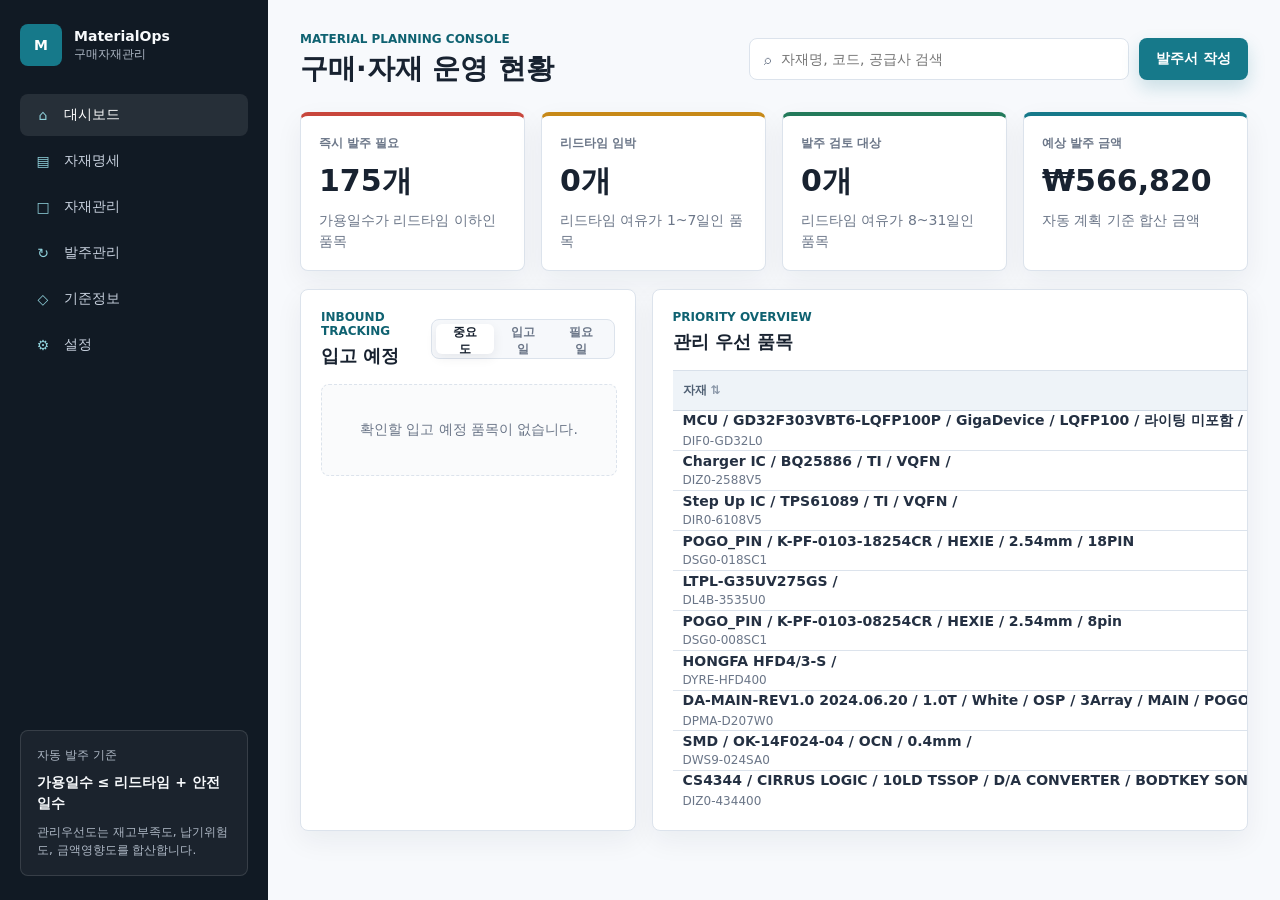
==== index.html @ 2ddbcdf4 "Add files via upload" ====
<!doctype html>
<html lang="ko">
  <head>
    <meta charset="UTF-8" />
    <meta name="viewport" content="width=device-width, initial-scale=1.0" />
    <title>구매자재관리</title>
    <link rel="stylesheet" href="./styles.css?v=20260708-chart-code-labels" />
  </head>
  <body>
    <aside class="sidebar" aria-label="주 메뉴">
      <div class="brand">
        <div class="brand-mark">M</div>
        <div>
          <strong>MaterialOps</strong>
          <span>구매자재관리</span>
        </div>
      </div>

      <nav class="nav">
        <a class="active" href="#dashboard" data-view-target="dashboard" aria-current="page">
          <span class="nav-icon">⌂</span>
          대시보드
        </a>
        <a href="#spec" data-view-target="spec">
          <span class="nav-icon">▤</span>
          자재명세
        </a>
        <a href="#materials" data-view-target="materials">
          <span class="nav-icon">□</span>
          자재관리
        </a>
        <a href="#planning" data-view-target="planning">
          <span class="nav-icon">↻</span>
          발주관리
        </a>
        <a href="#settings" data-view-target="settings">
          <span class="nav-icon">◇</span>
          기준정보
        </a>
        <a href="#dataSettings" data-view-target="dataSettings">
          <span class="nav-icon">⚙</span>
          설정
        </a>
      </nav>

      <section class="side-panel" aria-label="운영 기준">
        <p>자동 발주 기준</p>
        <strong>가용일수 ≤ 리드타임 + 안전일수</strong>
        <span>관리우선도는 재고부족도, 납기위험도, 금액영향도를 합산합니다.</span>
      </section>
    </aside>

    <main class="shell">
      <header class="topbar">
        <div>
          <p class="eyebrow" id="pageEyebrow">Material Planning Console</p>
          <h1 id="pageTitle">구매·자재 운영 현황</h1>
        </div>
        <div class="top-actions">
          <label class="search">
            <span>⌕</span>
            <input id="searchInput" type="search" placeholder="자재명, 코드, 공급사 검색" />
          </label>
          <button class="primary-button" id="createOrderButton" type="button">발주서 작성</button>
        </div>
      </header>

      <section class="view is-active" id="dashboard" data-view="dashboard">
        <section class="summary-grid" aria-label="요약 정보">
          <article class="metric critical">
            <span>즉시 발주 필요</span>
            <strong id="criticalCount">0</strong>
            <p>가용일수가 리드타임 이하인 품목</p>
          </article>
          <article class="metric warning">
            <span>리드타임 임박</span>
            <strong id="deliveryRiskCount">0</strong>
            <p>리드타임 여유가 1~7일인 품목</p>
          </article>
          <article class="metric success">
            <span>발주 검토 대상</span>
            <strong id="plannedCount">0</strong>
            <p>리드타임 여유가 8~31일인 품목</p>
          </article>
          <article class="metric">
            <span>예상 발주 금액</span>
            <strong id="orderAmount">0</strong>
            <p>자동 계획 기준 합산 금액</p>
          </article>
        </section>

        <section class="workspace">
          <section class="panel priority-panel" aria-labelledby="priorityTitle">
            <div class="panel-heading">
              <div>
                <p class="eyebrow">Inbound Tracking</p>
                <h2 id="priorityTitle">입고 예정</h2>
              </div>
              <div class="segmented" role="tablist" aria-label="입고 예정 정렬">
                <button class="active" type="button" data-inbound-sort="priority">중요도</button>
                <button type="button" data-inbound-sort="inbound">입고일</button>
                <button type="button" data-inbound-sort="need">필요일</button>
              </div>
            </div>
            <div class="priority-list" id="priorityList"></div>
          </section>

          <section class="panel dashboard-plan-panel" aria-labelledby="dashboardPlanTitle">
            <div class="panel-heading">
              <div>
                <p class="eyebrow">Priority Overview</p>
                <h2 id="dashboardPlanTitle">관리 우선 품목</h2>
              </div>
            </div>

            <div class="table-wrap">
              <table>
                <thead>
                  <tr>
                    <th><button class="sort-header" type="button" data-sort-table="dashboardPlan" data-sort-key="name">자재 <span>⇅</span></button></th>
                    <th><button class="sort-header" type="button" data-sort-table="dashboardPlan" data-sort-key="supplier">공급사 <span>⇅</span></button></th>
                    <th><button class="sort-header" type="button" data-sort-table="dashboardPlan" data-sort-key="availableDays">가용일수 <span>⇅</span></button></th>
                    <th><button class="sort-header" type="button" data-sort-table="dashboardPlan" data-sort-key="needDate">필요일 <span>⇅</span></button></th>
                    <th><button class="sort-header" type="button" data-sort-table="dashboardPlan" data-sort-key="leadTime">리드타임 <span>⇅</span></button></th>
                    <th><button class="sort-header" type="button" data-sort-table="dashboardPlan" data-sort-key="expectedReceiptDate">예상입고일 <span>⇅</span></button></th>
                    <th><button class="sort-header" type="button" data-sort-table="dashboardPlan" data-sort-key="status">상태 <span>⇅</span></button></th>
                  </tr>
                </thead>
                <tbody id="dashboardPlanTable"></tbody>
              </table>
            </div>
          </section>
        </section>
      </section>

      <section class="view" id="spec" data-view="spec">
        <section class="panel" aria-labelledby="specTitle">
          <div class="panel-heading">
            <div>
              <p class="eyebrow">Material Specification</p>
              <h2 id="specTitle">자재명세</h2>
            </div>
            <button class="primary-button" id="addSpecRowButton" type="button">자재 추가</button>
          </div>

          <div class="table-wrap">
            <table class="spec-table">
              <thead>
                <tr>
                  <th>자재코드</th>
                  <th>자재명</th>
                  <th>공급사</th>
                  <th>현재고</th>
                  <th>일사용량</th>
                  <th>리드타임</th>
                  <th>MOQ</th>
                  <th>단가</th>
                  <th>대체가능성</th>
                  <th>관리</th>
                </tr>
              </thead>
              <tbody id="specTable"></tbody>
            </table>
          </div>
        </section>
      </section>

      <section class="view" id="materials" data-view="materials">
        <section class="workspace single-column">
          <section class="signal-grid" aria-label="자재 관리 신호">
            <section class="panel" aria-labelledby="materialInventorySignalTitle">
              <div class="panel-heading">
                <div>
                  <p class="eyebrow">Inventory Signal</p>
                  <h2 id="materialInventorySignalTitle">재고 가용일수 현황</h2>
                </div>
                <div class="segmented" role="tablist" aria-label="재고 가용일수 정렬">
                  <button class="active" type="button" data-inventory-sort="short">짧은 순</button>
                  <button type="button" data-inventory-sort="long">긴 순</button>
                </div>
              </div>
              <div class="bar-chart" id="materialInventoryBarChart" aria-label="자재별 가용일수 차트"></div>
            </section>

            <section class="panel" aria-labelledby="materialsTitle">
              <div class="panel-heading">
                <div>
                  <p class="eyebrow">Lead Time Signal</p>
                  <h2 id="materialsTitle">자재 리드타임 현황</h2>
                </div>
                <div class="segmented" role="tablist" aria-label="자재 리드타임 정렬">
                  <button class="active" type="button" data-lead-sort="long">긴 순</button>
                  <button type="button" data-lead-sort="short">짧은 순</button>
                </div>
              </div>
              <div class="bar-chart" id="barChart" aria-label="자재별 리드타임 차트"></div>
            </section>
          </section>

          <section class="panel" aria-labelledby="materialsTableTitle">
            <div class="panel-heading">
              <div>
                <p class="eyebrow">Material Master</p>
                <h2 id="materialsTableTitle">자재 목록</h2>
              </div>
            </div>
            <div class="table-wrap">
              <table class="material-master-table">
                <thead>
                  <tr>
                    <th><button class="sort-header" type="button" data-sort-table="materials" data-sort-key="code">자재코드 <span>⇅</span></button></th>
                    <th><button class="sort-header" type="button" data-sort-table="materials" data-sort-key="name">자재 <span>⇅</span></button></th>
                    <th><button class="sort-header" type="button" data-sort-table="materials" data-sort-key="supplier">공급사 <span>⇅</span></button></th>
                    <th><button class="sort-header" type="button" data-sort-table="materials" data-sort-key="stock">현재고 <span>⇅</span></button></th>
                    <th><button class="sort-header" type="button" data-sort-table="materials" data-sort-key="dailyUsage">일사용량 <span>⇅</span></button></th>
                    <th><button class="sort-header" type="button" data-sort-table="materials" data-sort-key="availableDays">가용일수 <span>⇅</span></button></th>
                    <th><button class="sort-header" type="button" data-sort-table="materials" data-sort-key="needDate">필요일 <span>⇅</span></button></th>
                    <th><button class="sort-header" type="button" data-sort-table="materials" data-sort-key="leadTime">리드타임 <span>⇅</span></button></th>
                    <th><button class="sort-header" type="button" data-sort-table="materials" data-sort-key="expectedReceiptDate">예상입고일 <span>⇅</span></button></th>
                    <th><button class="sort-header" type="button" data-sort-table="materials" data-sort-key="replacementLevel">대체가능성 <span>⇅</span></button></th>
                    <th><button class="sort-header" type="button" data-sort-table="materials" data-sort-key="status">관리상태 <span>⇅</span></button></th>
                  </tr>
                </thead>
                <tbody id="materialsTable"></tbody>
              </table>
            </div>
          </section>
        </section>
      </section>

      <section class="view" id="planning" data-view="planning">
        <section class="workspace single-column">
          <section class="panel order-history-panel" aria-labelledby="orderHistoryTitle">
            <div class="panel-heading">
              <div>
                <p class="eyebrow">Purchase Orders</p>
                <h2 id="orderHistoryTitle">발주 목록</h2>
              </div>
            </div>

            <div class="table-wrap">
              <table class="order-history-table">
                <thead>
                  <tr>
                    <th>일련번호</th>
                    <th>자재</th>
                    <th>공급사</th>
                    <th>발주수량</th>
                    <th>단가</th>
                    <th>공급가액</th>
                    <th>납품일</th>
                    <th>발주서</th>
                  </tr>
                </thead>
                <tbody id="orderHistoryTable"></tbody>
              </table>
            </div>
          </section>

        </section>
      </section>

      <section class="view" id="settings" data-view="settings">
        <section class="settings-grid">
          <article class="panel setting-card">
            <p class="eyebrow">Planning Rule</p>
            <h2>자동 발주 기준</h2>
            <strong>가용일수 ≤ 리드타임 + 안전일수</strong>
            <span>안전일수와 최소 발주량을 기준으로 추천 발주량을 산출합니다.</span>
          </article>
          <article class="panel setting-card">
            <p class="eyebrow">Priority Rule</p>
            <h2>관리우선도</h2>
            <strong>재고부족도 45 + 납기위험도 35 + 금액영향도 20</strong>
            <span>금액영향도는 품목별 예상 발주금액을 최대 예상 발주금액과 비교해 0~20점으로 산정합니다.</span>
          </article>
          <article class="panel setting-card">
            <p class="eyebrow">Data Standard</p>
            <h2>기준 데이터</h2>
            <strong>자재, 공급사, 리드타임, MOQ, 단가, 대체가능성</strong>
            <span>현재 화면은 개선제안서 원본데이터 기준으로 동작합니다.</span>
          </article>
        </section>
      </section>

      <section class="view" id="dataSettings" data-view="dataSettings">
        <section class="panel data-settings-panel" aria-labelledby="dataSettingsTitle">
          <div class="panel-heading">
            <div>
              <p class="eyebrow">Data Settings</p>
              <h2 id="dataSettingsTitle">설정</h2>
            </div>
          </div>

          <div class="settings-actions">
            <article class="setting-action">
              <strong>JSON 업로드</strong>
              <span>자재명세와 발주 목록을 JSON 파일에서 불러옵니다.</span>
              <input id="jsonUploadInput" type="file" accept="application/json,.json" hidden />
              <button class="ghost-button" id="jsonUploadButton" type="button">JSON 업로드</button>
            </article>
            <article class="setting-action">
              <strong>JSON 다운로드</strong>
              <span>현재 자재명세와 발주 목록을 백업 파일로 저장합니다.</span>
              <button class="ghost-button" id="jsonDownloadButton" type="button">JSON 다운로드</button>
            </article>
            <article class="setting-action">
              <strong>초기화</strong>
              <span>저장된 자재명세와 발주 목록을 모두 삭제합니다.</span>
              <button class="danger-button" id="resetDataButton" type="button">초기화</button>
            </article>
          </div>
        </section>
      </section>

    </main>

    <div class="modal" id="orderModal" aria-hidden="true" role="dialog" aria-labelledby="orderModalTitle">
      <div class="modal-backdrop" data-close-modal></div>
      <section class="modal-panel">
        <header class="modal-header">
          <div>
            <p class="eyebrow">Purchase Order Preview</p>
            <h2 id="orderModalTitle">발주서 작성</h2>
          </div>
          <button class="icon-button" type="button" aria-label="닫기" data-close-modal>×</button>
        </header>
        <div class="modal-body">
          <div id="orderEditor"></div>
        </div>
        <footer class="modal-footer">
          <button class="ghost-button" type="button" data-close-modal>취소</button>
          <button class="primary-button" id="confirmOrderButton" type="button">저장</button>
        </footer>
      </section>
    </div>

    <div class="modal" id="orderViewerModal" aria-hidden="true" role="dialog" aria-labelledby="orderViewerTitle">
      <div class="modal-backdrop" data-close-viewer-modal></div>
      <section class="modal-panel order-viewer-panel">
        <header class="modal-header">
          <div>
            <p class="eyebrow">Purchase Order Viewer</p>
            <h2 id="orderViewerTitle">발주서 보기</h2>
          </div>
          <button class="icon-button" type="button" aria-label="닫기" data-close-viewer-modal>×</button>
        </header>
        <div class="modal-body">
          <div id="orderViewerBody"></div>
        </div>
        <footer class="modal-footer">
          <button class="ghost-button" type="button" data-close-viewer-modal>닫기</button>
        </footer>
      </section>
    </div>

    <div class="toast" id="toast" role="status" aria-live="polite"></div>

    <script src="./po-template.js?v=20260707-template"></script>
    <script src="./app.js?v=20260708-chart-code-labels"></script>
  </body>
</html>
---- styles.css ----
:root {
  color-scheme: light;
  --ink: #182230;
  --muted: #6b7688;
  --subtle: #f1f4f8;
  --line: #dce3ec;
  --surface: #ffffff;
  --page: #f7f9fc;
  --primary: #16798a;
  --primary-dark: #0f6271;
  --danger: #c8463c;
  --warning: #c78918;
  --success: #237a5b;
  --shadow: 0 10px 28px rgba(24, 34, 48, 0.06);
  --shadow-strong: 0 22px 60px rgba(24, 34, 48, 0.18);
  --text-xs: 12px;
  --text-sm: 12px;
  --text-md: 14px;
  --text-lg: 16px;
  --text-xl: 18px;
}

* {
  box-sizing: border-box;
}

html {
  scroll-behavior: smooth;
}

body {
  margin: 0;
  min-height: 100vh;
  background: var(--page);
  color: var(--ink);
  font-family:
    Inter, "Pretendard", "Apple SD Gothic Neo", "Malgun Gothic", system-ui,
    sans-serif;
  font-size: var(--text-md);
}

button,
input,
select {
  font: inherit;
}

button,
select {
  cursor: pointer;
}

:focus-visible {
  outline: 2px solid rgba(22, 121, 138, 0.24);
  outline-offset: 2px;
}

.sidebar {
  position: fixed;
  inset: 0 auto 0 0;
  width: 268px;
  display: flex;
  flex-direction: column;
  gap: 28px;
  padding: 24px 20px;
  background: #111a24;
  color: #f8fafc;
}

.brand {
  display: flex;
  align-items: center;
  gap: 12px;
}

.brand-mark {
  display: grid;
  place-items: center;
  width: 42px;
  height: 42px;
  border-radius: 8px;
  background: var(--primary);
  color: #fff;
  font-weight: 800;
}

.brand strong,
.brand span {
  display: block;
}

.brand span {
  margin-top: 2px;
  color: #aeb8c5;
  font-size: var(--text-sm);
}

.nav {
  display: grid;
  gap: 4px;
}

.nav a {
  display: flex;
  align-items: center;
  gap: 10px;
  min-height: 42px;
  padding: 0 12px;
  border-radius: 8px;
  color: #c8d1de;
  text-decoration: none;
  transition:
    background 160ms ease,
    color 160ms ease;
}

.nav a:hover,
.nav a.active {
  background: rgba(255, 255, 255, 0.09);
  color: #fff;
}

.nav-icon {
  display: grid;
  place-items: center;
  width: 22px;
  color: #8fd0da;
}

.side-panel {
  margin-top: auto;
  padding: 16px;
  border: 1px solid rgba(255, 255, 255, 0.12);
  border-radius: 8px;
  background: rgba(255, 255, 255, 0.045);
}

.side-panel p,
.side-panel strong,
.side-panel span {
  display: block;
  margin: 0;
}

.side-panel p {
  color: #aeb8c5;
  font-size: var(--text-sm);
}

.side-panel strong {
  margin-top: 8px;
  font-size: var(--text-md);
  line-height: 1.45;
}

.side-panel span {
  margin-top: 10px;
  color: #aeb8c5;
  font-size: var(--text-sm);
  line-height: 1.5;
}

.shell {
  min-height: 100vh;
  margin-left: 268px;
  padding: 32px;
}

.topbar {
  display: flex;
  align-items: center;
  justify-content: space-between;
  gap: 24px;
  margin-bottom: 26px;
}

.eyebrow {
  margin: 0 0 6px;
  color: var(--primary-dark);
  font-size: var(--text-xs);
  font-weight: 900;
  letter-spacing: 0;
  text-transform: uppercase;
}

h1,
h2 {
  margin: 0;
  letter-spacing: 0;
}

h1 {
  font-size: 28px;
  line-height: 1.2;
}

h2 {
  font-size: var(--text-xl);
}

.top-actions {
  display: flex;
  align-items: center;
  gap: 10px;
}

.search {
  display: flex;
  align-items: center;
  gap: 8px;
  width: min(34vw, 380px);
  height: 42px;
  padding: 0 14px;
  border: 1px solid var(--line);
  border-radius: 8px;
  background: #fff;
  color: var(--muted);
}

.search input {
  width: 100%;
  min-width: 0;
  border: 0;
  outline: 0;
  color: var(--ink);
}

.primary-button,
.ghost-button,
.danger-button,
.mini-button,
.icon-button {
  height: 42px;
  border-radius: 8px;
  border: 1px solid transparent;
  transition:
    border-color 160ms ease,
    box-shadow 160ms ease,
    background 160ms ease;
}

.primary-button,
.ghost-button,
.danger-button {
  padding: 0 16px;
  font-size: var(--text-md);
  font-weight: 800;
}

.primary-button {
  background: var(--primary);
  color: #fff;
  box-shadow: 0 8px 18px rgba(22, 121, 138, 0.2);
}

.primary-button:hover {
  background: var(--primary-dark);
}

.ghost-button {
  border-color: var(--line);
  background: #fff;
  color: var(--ink);
}

.ghost-button:hover,
.mini-button:hover,
.icon-button:hover {
  border-color: #c9d3df;
  background: #f9fbfd;
}

.mini-button {
  height: 32px;
  padding: 0 12px;
  border-color: var(--line);
  background: #fff;
  color: var(--ink);
  font-size: var(--text-sm);
  font-weight: 900;
}

.danger-button {
  border-color: #efcbc7;
  background: #fff7f6;
  color: var(--danger);
}

.danger-button:hover {
  background: #fff0ee;
  box-shadow: 0 8px 18px rgba(200, 70, 60, 0.12);
}

.icon-button {
  display: grid;
  place-items: center;
  width: 42px;
  background: #fff;
  border-color: var(--line);
}

.view {
  display: none;
}

.view.is-active {
  display: block;
}

.summary-grid {
  display: grid;
  grid-template-columns: repeat(4, minmax(0, 1fr));
  gap: 16px;
  margin-bottom: 18px;
}

.metric,
.panel {
  border: 1px solid var(--line);
  border-radius: 8px;
  background: var(--surface);
  box-shadow: var(--shadow);
}

.metric {
  min-height: 132px;
  padding: 18px;
  border-top: 4px solid var(--primary);
}

.metric.critical {
  border-top-color: var(--danger);
}

.metric.warning {
  border-top-color: var(--warning);
}

.metric.success {
  border-top-color: var(--success);
}

.metric span {
  color: var(--muted);
  font-size: var(--text-sm);
  font-weight: 800;
}

.metric strong {
  display: block;
  margin-top: 14px;
  font-size: 30px;
  line-height: 1;
}

.metric p {
  margin: 14px 0 0;
  color: var(--muted);
  font-size: var(--text-md);
  line-height: 1.5;
}

.workspace {
  display: grid;
  grid-template-columns: minmax(310px, 0.9fr) minmax(560px, 1.6fr);
  gap: 16px;
}

.workspace.single-column {
  grid-template-columns: 1fr;
}

.signal-grid {
  display: grid;
  grid-template-columns: repeat(2, minmax(0, 1fr));
  gap: 16px;
}

.panel {
  min-width: 0;
  padding: 20px;
}

.panel-heading {
  display: flex;
  align-items: center;
  justify-content: space-between;
  gap: 14px;
  margin-bottom: 16px;
}

select {
  min-height: 36px;
  padding: 0 32px 0 10px;
  border: 1px solid var(--line);
  border-radius: 8px;
  background: #fff;
  color: var(--ink);
}

.segmented {
  display: inline-flex;
  padding: 4px;
  border: 1px solid var(--line);
  border-radius: 8px;
  background: #f6f8fb;
}

.segmented button {
  min-width: 58px;
  height: 30px;
  padding: 0 14px;
  border: 0;
  border-radius: 6px;
  background: transparent;
  color: var(--muted);
  font-size: var(--text-sm);
  font-weight: 800;
}

.segmented button.active {
  background: #fff;
  color: var(--ink);
  box-shadow: 0 4px 12px rgba(24, 34, 48, 0.07);
}

.priority-list {
  display: grid;
  gap: 8px;
  max-height: 512px;
  overflow-y: auto;
  margin-right: -20px;
  padding-right: 18px;
}

.priority-card {
  display: grid;
  align-content: center;
  height: 96px;
  padding: 12px 16px;
  border: 1px solid var(--line);
  border-radius: 8px;
  background: #fff;
  box-shadow: 0 6px 18px rgba(31, 45, 61, 0.03);
  transition:
    border-color 160ms ease,
    background 160ms ease,
    box-shadow 160ms ease;
}

.priority-card:hover {
  border-color: #c9d3df;
  background: #fcfdff;
  box-shadow: 0 8px 22px rgba(31, 45, 61, 0.05);
}

.priority-card header,
.priority-meta {
  display: flex;
  align-items: center;
  justify-content: space-between;
  gap: 12px;
}

.priority-card h3 {
  margin: 0;
  overflow: hidden;
  color: var(--ink);
  font-size: var(--text-lg);
  line-height: 1.25;
  text-overflow: ellipsis;
  white-space: nowrap;
}

.priority-title {
  display: flex;
  align-items: baseline;
  gap: 8px;
  min-width: 0;
}

.title-dot {
  width: 4px;
  min-width: 4px;
  height: 4px;
  border-radius: 999px;
  background: #9aa8b8;
  transform: translateY(-2px);
}

.priority-card small {
  overflow: hidden;
  color: var(--muted);
  font-size: var(--text-md);
  font-weight: 700;
  text-overflow: ellipsis;
  white-space: nowrap;
}

.priority-meta {
  margin-top: 12px;
  color: var(--muted);
  font-size: var(--text-md);
  font-weight: 700;
}

.table-wrap {
  max-height: 440px;
  overflow: auto;
  margin-right: -20px;
  padding-right: 18px;
}

table {
  width: 100%;
  border-collapse: collapse;
  min-width: 780px;
}

.material-master-table {
  min-width: 1180px;
}

.spec-table {
  min-width: 1200px;
}

.order-history-table {
  min-width: 1040px;
}

.dashboard-plan-panel table {
  min-width: 900px;
}

#orderModal table {
  min-width: 920px;
}

th,
td {
  height: 40px;
  padding: 0 10px;
  border-bottom: 1px solid var(--line);
  text-align: center;
  white-space: nowrap;
}

th:first-child,
td:first-child {
  text-align: left;
}

.material-master-table th:nth-child(2),
.material-master-table td:nth-child(2) {
  min-width: 220px;
  text-align: left;
}

.dashboard-plan-panel th:nth-child(1),
.dashboard-plan-panel td:nth-child(1) {
  min-width: 220px;
}

.spec-table th:nth-child(2),
.spec-table td:nth-child(2) {
  min-width: 260px;
}

th {
  position: sticky;
  top: 0;
  z-index: 1;
  color: #506074;
  font-size: var(--text-sm);
  font-weight: 900;
  background: #eef3f8;
  border-top: 1px solid #d8e0ea;
  border-bottom-color: #cfd8e3;
}

.sort-header {
  display: inline-flex;
  align-items: center;
  justify-content: center;
  gap: 4px;
  width: 100%;
  min-height: 32px;
  padding: 0;
  border: 0;
  background: transparent;
  color: inherit;
  font: inherit;
  text-align: inherit;
  cursor: pointer;
}

th:first-child .sort-header,
.material-master-table th:nth-child(2) .sort-header {
  justify-content: flex-start;
}

.sort-header span {
  color: #8a97a8;
  font-size: 12px;
  line-height: 1;
}

.sort-header.is-active {
  color: var(--ink);
}

.sort-header.is-active span {
  color: var(--primary);
}

.spec-table input,
.spec-table select {
  width: 100%;
  min-width: 0;
  height: 32px;
  padding: 0 8px;
  border: 1px solid var(--line);
  border-radius: 6px;
  background: #fff;
  color: var(--ink);
  font-size: var(--text-sm);
  font-weight: 700;
}

.spec-table input[type="number"] {
  text-align: right;
}

.spec-table .danger-mini {
  width: 32px;
  min-width: 32px;
  height: 32px;
  padding: 0;
  border: 0;
  background: transparent;
  color: var(--ink);
  font-size: var(--text-lg);
  line-height: 1;
  box-shadow: none;
}

.spec-table .danger-mini:hover {
  background: transparent;
  color: #000;
}

td {
  color: #243042;
  font-size: var(--text-md);
  font-weight: 500;
}

.clickable-row {
  cursor: pointer;
}

.clickable-row:hover {
  background: #f8fafc;
}

.clickable-row.selected {
  background: #edf7f9;
}

.empty-cell,
.empty-state {
  color: var(--muted);
  font-size: var(--text-md);
  text-align: center;
}

.empty-cell {
  padding: 28px 10px;
  text-align: center !important;
}

.empty-state {
  display: grid;
  place-items: center;
  min-height: 92px;
  border: 1px dashed var(--line);
  border-radius: 8px;
  background: #fafbfc;
}

.material-name {
  display: grid;
  gap: 4px;
}

.material-name strong {
  font-size: var(--text-md);
  font-weight: 800;
}

.material-name span {
  color: var(--muted);
  font-size: var(--text-sm);
}

.status-pill,
.state {
  display: inline-grid;
  place-items: center;
  min-height: 24px;
  padding: 0 8px;
  border: 1px solid #d7e5e8;
  border-radius: 8px;
  background: #fff;
  font-size: var(--text-sm);
  font-weight: 800;
}

.status-pill {
  background: #f7fbfc;
  color: var(--primary-dark);
}

.state.critical {
  border-color: #efcbc7;
  background: #fffafa;
  color: var(--danger);
}

.state.watch {
  border-color: #ead9ad;
  background: #fffdf7;
  color: #8a620f;
}

.state.ok {
  border-color: #c7dfd4;
  background: #fbfefd;
  color: var(--success);
}

.date-diff {
  color: var(--muted);
  font-size: var(--text-md);
  font-weight: 700;
}

.date-diff.late {
  color: var(--danger);
}

.date-diff.ready {
  color: var(--success);
}

.bar-chart {
  display: grid;
  gap: 12px;
  max-height: 348px;
  overflow-y: auto;
  margin-right: -20px;
  padding-right: 18px;
}

.bar-row {
  display: grid;
  grid-template-columns: 132px 1fr max-content;
  align-items: center;
  gap: 12px;
  height: 24px;
  font-size: var(--text-md);
}

.bar-row > span {
  min-width: 0;
  overflow: hidden;
  text-overflow: ellipsis;
  white-space: nowrap;
}

.bar-track {
  height: 10px;
  overflow: hidden;
  border-radius: 999px;
  background: var(--subtle);
}

.bar-fill {
  height: 100%;
  border-radius: inherit;
  background: var(--primary);
}

.bar-fill.low {
  background: var(--danger);
}

.bar-fill.mid {
  background: var(--warning);
}

.timeline-item {
  position: relative;
  display: grid;
  align-content: center;
  gap: 4px;
  height: 96px;
  padding: 10px 14px 10px 34px;
  border: 1px solid var(--line);
  border-radius: 8px;
  background: #fff;
}

.timeline-item::before {
  content: "";
  position: absolute;
  left: 14px;
  top: 16px;
  width: 10px;
  height: 10px;
  border: 2px solid #fff;
  border-radius: 50%;
  background: var(--primary);
  box-shadow: 0 0 0 1px var(--line);
}

.timeline-item.risk::before {
  background: var(--danger);
}

.timeline-item header {
  display: flex;
  align-items: center;
  justify-content: space-between;
  gap: 10px;
}

.timeline-item strong {
  font-size: var(--text-md);
  line-height: 1.35;
}

.timeline-item span {
  color: var(--muted);
  font-size: var(--text-md);
  line-height: 1.35;
}

.timeline-item .state {
  flex: 0 0 auto;
}

.settings-grid {
  display: grid;
  grid-template-columns: repeat(3, minmax(0, 1fr));
  gap: 16px;
}

.setting-card {
  display: grid;
  gap: 12px;
  min-height: 190px;
}

.setting-card strong {
  line-height: 1.45;
}

.setting-card span {
  color: var(--muted);
  font-size: var(--text-md);
  line-height: 1.55;
}

.settings-actions {
  display: grid;
  grid-template-columns: repeat(3, minmax(0, 1fr));
  gap: 16px;
}

.setting-action {
  display: grid;
  gap: 12px;
  min-height: 176px;
  padding: 18px;
  border: 1px solid var(--line);
  border-radius: 8px;
  background: #fbfcfe;
}

.setting-action strong {
  color: var(--ink);
  font-size: var(--text-lg);
}

.setting-action span {
  color: var(--muted);
  font-size: var(--text-md);
  line-height: 1.55;
}

.setting-action button {
  align-self: end;
  justify-self: start;
}

.modal {
  position: fixed;
  inset: 0;
  z-index: 30;
  display: none;
}

.modal.is-open {
  display: block;
}

.modal-backdrop {
  position: absolute;
  inset: 0;
  background: rgba(16, 24, 33, 0.42);
}

.modal-panel {
  position: absolute;
  top: 7vh;
  left: 50%;
  width: min(1080px, calc(100vw - 40px));
  max-height: 86vh;
  display: flex;
  flex-direction: column;
  overflow: hidden;
  border-radius: 8px;
  background: #fff;
  box-shadow: var(--shadow-strong);
  transform: translateX(-50%);
}

.modal-header,
.modal-footer {
  display: flex;
  align-items: center;
  justify-content: space-between;
  gap: 14px;
  padding: 18px;
  border-bottom: 1px solid var(--line);
}

.modal-footer {
  justify-content: flex-end;
  border-top: 1px solid var(--line);
  border-bottom: 0;
}

.modal-body {
  overflow: auto;
  padding: 18px;
}

.order-summary {
  display: flex;
  align-items: center;
  justify-content: space-between;
  gap: 14px;
  margin-bottom: 14px;
  padding: 14px;
  border: 1px solid var(--line);
  border-radius: 8px;
  background: #fbfcfe;
}

.order-summary span {
  color: var(--muted);
  font-size: var(--text-md);
  font-weight: 800;
}

.order-summary strong {
  margin-left: 8px;
  color: var(--ink);
  font-size: var(--text-xl);
}

.po-editor {
  display: grid;
  gap: 14px;
}

.po-form-grid {
  display: grid;
  grid-template-columns: repeat(3, minmax(0, 1fr));
  gap: 10px;
}

.po-form-grid label {
  display: grid;
  gap: 6px;
}

.po-form-grid span {
  color: var(--muted);
  font-size: var(--text-sm);
  font-weight: 800;
}

.po-form-grid input,
.po-table input {
  width: 100%;
  min-width: 0;
  height: 34px;
  border: 1px solid var(--line);
  border-radius: 6px;
  background: #fff;
  color: var(--ink);
}

.po-form-grid input {
  padding: 0 10px;
}

.po-company {
  display: grid;
  grid-template-columns: repeat(2, minmax(0, 1fr));
  gap: 8px 14px;
  padding: 12px;
  border: 1px solid var(--line);
  border-radius: 8px;
  background: #fbfcfe;
}

.po-company span {
  color: var(--muted);
  font-size: var(--text-sm);
}

.po-company strong {
  margin-left: 8px;
  color: var(--ink);
}

.po-table {
  min-width: 980px;
}

.po-table th,
.po-table td {
  padding: 8px;
}

.po-table input {
  padding: 0 8px;
  text-align: inherit;
}

.po-table input[type="checkbox"] {
  width: 18px;
  min-width: 18px;
  height: 18px;
  padding: 0;
  accent-color: var(--primary);
}

.po-table input[type="number"] {
  text-align: right;
}

.po-table th:first-child,
.po-table td:first-child,
.po-table .select-cell {
  text-align: center;
}

.po-table [data-po-field="supply"],
.po-table [data-po-field="vat"] {
  text-align: right;
  font-weight: 700;
}

.order-viewer-panel {
  width: min(1180px, calc(100vw - 40px));
}

.excel-viewer {
  min-width: 980px;
  padding: 18px;
  border: 1px solid #1f2937;
  background: #fff;
  color: #111827;
  font-family: "Malgun Gothic", "Apple SD Gothic Neo", sans-serif;
}

.excel-title {
  height: 48px;
  display: grid;
  place-items: center;
  border: 1px solid #1f2937;
  border-bottom: 0;
  font-size: 24px;
  font-weight: 900;
  letter-spacing: 0;
}

.excel-head-grid {
  display: grid;
  grid-template-columns: 1fr 1.35fr;
  border-left: 1px solid #1f2937;
  border-top: 1px solid #1f2937;
}

.excel-info {
  display: grid;
}

.excel-info div {
  display: grid;
  grid-template-columns: 140px 1fr;
  min-height: 34px;
}

.excel-info strong,
.excel-info span {
  display: flex;
  align-items: center;
  min-width: 0;
  padding: 0 8px;
  border-right: 1px solid #1f2937;
  border-bottom: 1px solid #1f2937;
  font-size: 14px;
}

.excel-info strong {
  justify-content: center;
  background: #f7f7f7;
  font-weight: 900;
}

.excel-viewer-table {
  width: 100%;
  min-width: 0;
  border-collapse: collapse;
}

.excel-viewer-table th,
.excel-viewer-table td {
  height: 32px;
  padding: 0 8px;
  border: 1px solid #6b7280;
  color: #111827;
  font-size: 14px;
  text-align: center;
}

.excel-viewer-table th {
  position: static;
  background: #f2f2f2;
  font-weight: 900;
}

.excel-viewer-table td:nth-child(2),
.excel-viewer-table td:nth-child(3) {
  text-align: left;
}

.excel-viewer-table td:nth-child(4),
.excel-viewer-table td:nth-child(5),
.excel-viewer-table td:nth-child(6),
.excel-viewer-table td:nth-child(7),
.excel-viewer-table tfoot td {
  text-align: right;
}

.excel-viewer-table .blank-row td {
  height: 30px;
}

.excel-viewer-table tfoot td {
  background: #fafafa;
  font-weight: 900;
}

.order-history-panel .table-wrap {
  max-height: 280px;
}

.order-history-table th,
.order-history-table td {
  height: 40px;
  padding: 0 10px;
}

.order-history-table th:nth-child(1) {
  width: 12%;
}

.order-history-table th:nth-child(2),
.order-history-table td:nth-child(2) {
  min-width: 180px;
  text-align: left;
}

.order-history-table th:nth-child(2) {
  width: 180px;
}

.order-history-table th:nth-child(3) {
  width: 12%;
}

.order-history-table th:nth-child(4) {
  width: 10%;
}

.order-history-table th:nth-child(5) {
  width: 11%;
}

.order-history-table th:nth-child(6) {
  width: 17%;
}

.order-history-table th:nth-child(7) {
  width: 12%;
}

.order-history-table th:nth-child(8) {
  width: 10%;
}

.order-history-table td:nth-child(4),
.order-history-table td:nth-child(5),
.order-history-table td:nth-child(6) {
  font-weight: 800;
}

.order-history-table .mini-button {
  width: 52px;
  padding: 0;
}

.toast {
  position: fixed;
  right: 24px;
  bottom: 24px;
  z-index: 40;
  display: none;
  max-width: min(360px, calc(100vw - 48px));
  padding: 12px 16px;
  border: 1px solid #b9dfd3;
  border-radius: 8px;
  background: #edf9f4;
  color: var(--success);
  font-size: var(--text-md);
  font-weight: 900;
  box-shadow: var(--shadow);
}

.toast.is-visible {
  display: block;
}

@media (max-width: 1180px) {
  .topbar,
  .top-actions {
    align-items: stretch;
    flex-direction: column;
  }

  .search {
    width: 100%;
  }

  .summary-grid {
    grid-template-columns: repeat(2, minmax(0, 1fr));
  }

  .workspace,
  .settings-grid,
  .settings-actions {
    grid-template-columns: 1fr;
  }
}

@media (max-width: 780px) {
  .sidebar {
    position: static;
    width: auto;
    padding: 18px;
  }

  .nav {
    grid-template-columns: repeat(2, minmax(0, 1fr));
  }

  .side-panel {
    display: none;
  }

  .shell {
    margin-left: 0;
    padding: 18px;
  }

  .summary-grid {
    grid-template-columns: 1fr;
  }

  .signal-grid {
    grid-template-columns: 1fr;
  }

  .metric {
    min-height: 126px;
  }

  .panel-heading {
    align-items: flex-start;
    flex-direction: column;
  }

  .bar-row {
    grid-template-columns: 96px 1fr max-content;
  }
}
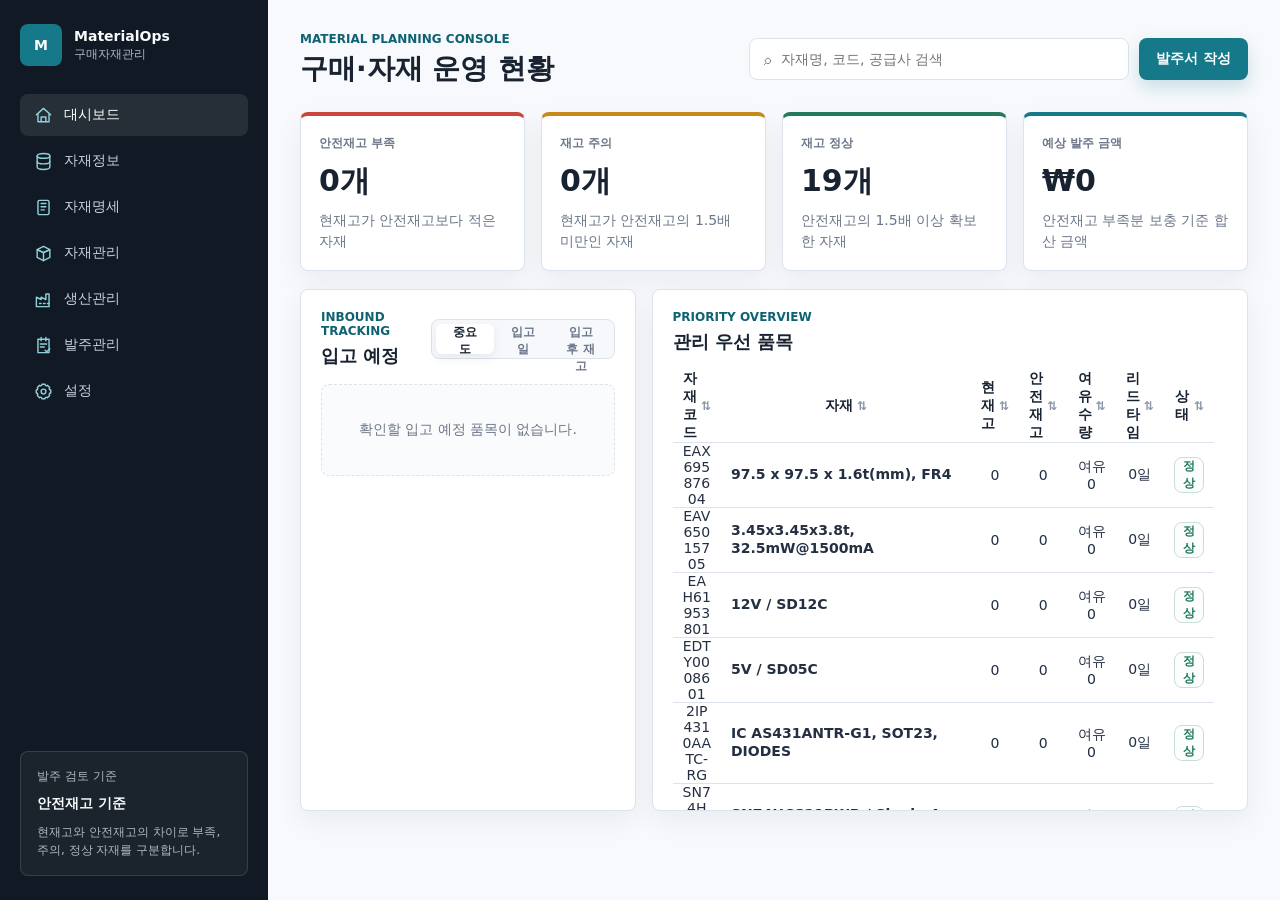
==== commit 2bc0f1ba: "Add files via upload" ====
--- a/index.html
+++ b/index.html
@@ -4,7 +4,7 @@
     <meta charset="UTF-8" />
     <meta name="viewport" content="width=device-width, initial-scale=1.0" />
     <title>구매자재관리</title>
-    <link rel="stylesheet" href="./styles.css?v=20260708-chart-code-labels" />
+    <link rel="stylesheet" href="./styles.css?v=20260715-material-draft-delete-v15" />
   </head>
   <body>
     <aside class="sidebar" aria-label="주 메뉴">
@@ -18,35 +18,39 @@
 
       <nav class="nav">
         <a class="active" href="#dashboard" data-view-target="dashboard" aria-current="page">
-          <span class="nav-icon">⌂</span>
+          <span class="nav-icon"><svg viewBox="0 0 24 24" aria-hidden="true"><path d="m3 11 9-8 9 8"/><path d="M5 10v10h14V10"/><path d="M9 20v-6h6v6"/></svg></span>
           대시보드
         </a>
+        <a href="#settings" data-view-target="settings">
+          <span class="nav-icon"><svg viewBox="0 0 24 24" aria-hidden="true"><ellipse cx="12" cy="5" rx="8" ry="3"/><path d="M4 5v7c0 1.7 3.6 3 8 3s8-1.3 8-3V5"/><path d="M4 12v7c0 1.7 3.6 3 8 3s8-1.3 8-3v-7"/></svg></span>
+          자재정보
+        </a>
         <a href="#spec" data-view-target="spec">
-          <span class="nav-icon">▤</span>
+          <span class="nav-icon"><svg viewBox="0 0 24 24" aria-hidden="true"><rect x="5" y="3" width="14" height="18" rx="2"/><path d="M9 7h6M9 11h6M9 15h4"/></svg></span>
           자재명세
         </a>
         <a href="#materials" data-view-target="materials">
-          <span class="nav-icon">□</span>
+          <span class="nav-icon"><svg viewBox="0 0 24 24" aria-hidden="true"><path d="m4 7 8-4 8 4-8 4-8-4Z"/><path d="m4 7 8 4 8-4v10l-8 4-8-4V7Z"/><path d="M12 11v10"/></svg></span>
           자재관리
         </a>
+        <a href="#production" data-view-target="production">
+          <span class="nav-icon"><svg viewBox="0 0 24 24" aria-hidden="true"><path d="M3 21V9l6 3V9l6 3V5h4v16H3Z"/><path d="M7 17h2M12 17h2M17 17h2"/></svg></span>
+          생산관리
+        </a>
         <a href="#planning" data-view-target="planning">
-          <span class="nav-icon">↻</span>
+          <span class="nav-icon"><svg viewBox="0 0 24 24" aria-hidden="true"><path d="M5 4h14v17H5z"/><path d="M9 2v4M15 2v4M8 10h8M8 14h5"/><path d="m14 18 2 2 4-4"/></svg></span>
           발주관리
         </a>
-        <a href="#settings" data-view-target="settings">
-          <span class="nav-icon">◇</span>
-          기준정보
-        </a>
         <a href="#dataSettings" data-view-target="dataSettings">
-          <span class="nav-icon">⚙</span>
+          <span class="nav-icon"><svg viewBox="0 0 24 24" aria-hidden="true"><circle cx="12" cy="12" r="3"/><path d="M19.4 15a1.7 1.7 0 0 0 .3 1.9l.1.1-2.8 2.8-.1-.1a1.7 1.7 0 0 0-1.9-.3 1.7 1.7 0 0 0-1 1.6v.2h-4V21a1.7 1.7 0 0 0-1-1.6 1.7 1.7 0 0 0-1.9.3l-.1.1L4.2 17l.1-.1a1.7 1.7 0 0 0 .3-1.9A1.7 1.7 0 0 0 3 14H2.8v-4H3a1.7 1.7 0 0 0 1.6-1 1.7 1.7 0 0 0-.3-1.9L4.2 7 7 4.2l.1.1a1.7 1.7 0 0 0 1.9.3A1.7 1.7 0 0 0 10 3V2.8h4V3a1.7 1.7 0 0 0 1 1.6 1.7 1.7 0 0 0 1.9-.3l.1-.1L19.8 7l-.1.1a1.7 1.7 0 0 0-.3 1.9 1.7 1.7 0 0 0 1.6 1h.2v4H21a1.7 1.7 0 0 0-1.6 1Z"/></svg></span>
           설정
         </a>
       </nav>
 
       <section class="side-panel" aria-label="운영 기준">
-        <p>자동 발주 기준</p>
-        <strong>가용일수 ≤ 리드타임 + 안전일수</strong>
-        <span>관리우선도는 재고부족도, 납기위험도, 금액영향도를 합산합니다.</span>
+        <p>발주 검토 기준</p>
+        <strong>안전재고 기준</strong>
+        <span>현재고와 안전재고의 차이로 부족, 주의, 정상 자재를 구분합니다.</span>
       </section>
     </aside>
 
@@ -68,24 +72,24 @@
       <section class="view is-active" id="dashboard" data-view="dashboard">
         <section class="summary-grid" aria-label="요약 정보">
           <article class="metric critical">
-            <span>즉시 발주 필요</span>
+            <span>안전재고 부족</span>
             <strong id="criticalCount">0</strong>
-            <p>가용일수가 리드타임 이하인 품목</p>
+            <p>현재고가 안전재고보다 적은 자재</p>
           </article>
           <article class="metric warning">
-            <span>리드타임 임박</span>
+            <span>재고 주의</span>
             <strong id="deliveryRiskCount">0</strong>
-            <p>리드타임 여유가 1~7일인 품목</p>
+            <p>현재고가 안전재고의 1.5배 미만인 자재</p>
           </article>
           <article class="metric success">
-            <span>발주 검토 대상</span>
+            <span>재고 정상</span>
             <strong id="plannedCount">0</strong>
-            <p>리드타임 여유가 8~31일인 품목</p>
+            <p>안전재고의 1.5배 이상 확보한 자재</p>
           </article>
           <article class="metric">
             <span>예상 발주 금액</span>
             <strong id="orderAmount">0</strong>
-            <p>자동 계획 기준 합산 금액</p>
+            <p>안전재고 부족분 보충 기준 합산 금액</p>
           </article>
         </section>
 
@@ -99,13 +103,13 @@
               <div class="segmented" role="tablist" aria-label="입고 예정 정렬">
                 <button class="active" type="button" data-inbound-sort="priority">중요도</button>
                 <button type="button" data-inbound-sort="inbound">입고일</button>
-                <button type="button" data-inbound-sort="need">필요일</button>
-              </div>
-            </div>
-            <div class="priority-list" id="priorityList"></div>
-          </section>
-
-          <section class="panel dashboard-plan-panel" aria-labelledby="dashboardPlanTitle">
+                <button type="button" data-inbound-sort="coverage">입고 후 재고</button>
+              </div>
+            </div>
+            <div class="priority-list panel-scroll-region" id="priorityList"></div>
+          </section>
+
+          <section class="panel table-panel dashboard-plan-panel" aria-labelledby="dashboardPlanTitle">
             <div class="panel-heading">
               <div>
                 <p class="eyebrow">Priority Overview</p>
@@ -114,15 +118,19 @@
             </div>
 
             <div class="table-wrap">
-              <table>
+              <table class="data-table data-table--dashboard">
+                <colgroup>
+                  <col><col class="col-material"><col>
+                  <col><col><col><col>
+                </colgroup>
                 <thead>
                   <tr>
+                    <th><button class="sort-header" type="button" data-sort-table="dashboardPlan" data-sort-key="code">자재코드 <span>⇅</span></button></th>
                     <th><button class="sort-header" type="button" data-sort-table="dashboardPlan" data-sort-key="name">자재 <span>⇅</span></button></th>
-                    <th><button class="sort-header" type="button" data-sort-table="dashboardPlan" data-sort-key="supplier">공급사 <span>⇅</span></button></th>
-                    <th><button class="sort-header" type="button" data-sort-table="dashboardPlan" data-sort-key="availableDays">가용일수 <span>⇅</span></button></th>
-                    <th><button class="sort-header" type="button" data-sort-table="dashboardPlan" data-sort-key="needDate">필요일 <span>⇅</span></button></th>
+                    <th><button class="sort-header" type="button" data-sort-table="dashboardPlan" data-sort-key="stock">현재고 <span>⇅</span></button></th>
+                    <th><button class="sort-header" type="button" data-sort-table="dashboardPlan" data-sort-key="safetyStock">안전재고 <span>⇅</span></button></th>
+                    <th><button class="sort-header" type="button" data-sort-table="dashboardPlan" data-sort-key="spareQty">여유수량 <span>⇅</span></button></th>
                     <th><button class="sort-header" type="button" data-sort-table="dashboardPlan" data-sort-key="leadTime">리드타임 <span>⇅</span></button></th>
-                    <th><button class="sort-header" type="button" data-sort-table="dashboardPlan" data-sort-key="expectedReceiptDate">예상입고일 <span>⇅</span></button></th>
                     <th><button class="sort-header" type="button" data-sort-table="dashboardPlan" data-sort-key="status">상태 <span>⇅</span></button></th>
                   </tr>
                 </thead>
@@ -134,29 +142,27 @@
       </section>
 
       <section class="view" id="spec" data-view="spec">
-        <section class="panel" aria-labelledby="specTitle">
+        <section class="panel table-panel" aria-labelledby="specTitle">
           <div class="panel-heading">
             <div>
               <p class="eyebrow">Material Specification</p>
               <h2 id="specTitle">자재명세</h2>
             </div>
-            <button class="primary-button" id="addSpecRowButton" type="button">자재 추가</button>
           </div>
 
           <div class="table-wrap">
-            <table class="spec-table">
+            <table class="data-table spec-table">
+              <colgroup>
+                <col><col><col class="col-material">
+                <col><col>
+              </colgroup>
               <thead>
                 <tr>
+                  <th>품목</th>
                   <th>자재코드</th>
                   <th>자재명</th>
-                  <th>공급사</th>
-                  <th>현재고</th>
-                  <th>일사용량</th>
-                  <th>리드타임</th>
-                  <th>MOQ</th>
-                  <th>단가</th>
-                  <th>대체가능성</th>
-                  <th>관리</th>
+                  <th>위치</th>
+                  <th>소요량</th>
                 </tr>
               </thead>
               <tbody id="specTable"></tbody>
@@ -172,14 +178,14 @@
               <div class="panel-heading">
                 <div>
                   <p class="eyebrow">Inventory Signal</p>
-                  <h2 id="materialInventorySignalTitle">재고 가용일수 현황</h2>
+                  <h2 id="materialInventorySignalTitle">재고 여유수량 현황</h2>
                 </div>
-                <div class="segmented" role="tablist" aria-label="재고 가용일수 정렬">
-                  <button class="active" type="button" data-inventory-sort="short">짧은 순</button>
-                  <button type="button" data-inventory-sort="long">긴 순</button>
+                <div class="segmented" role="tablist" aria-label="재고 여유수량 정렬">
+                  <button class="active" type="button" data-inventory-sort="short">부족 순</button>
+                  <button type="button" data-inventory-sort="long">여유 순</button>
                 </div>
               </div>
-              <div class="bar-chart" id="materialInventoryBarChart" aria-label="자재별 가용일수 차트"></div>
+              <div class="bar-chart panel-scroll-region" id="materialInventoryBarChart" aria-label="자재별 여유수량 차트"></div>
             </section>
 
             <section class="panel" aria-labelledby="materialsTitle">
@@ -190,14 +196,14 @@
                 </div>
                 <div class="segmented" role="tablist" aria-label="자재 리드타임 정렬">
                   <button class="active" type="button" data-lead-sort="long">긴 순</button>
-                  <button type="button" data-lead-sort="short">짧은 순</button>
+                  <button type="button" data-lead-sort="short">부족 순</button>
                 </div>
               </div>
-              <div class="bar-chart" id="barChart" aria-label="자재별 리드타임 차트"></div>
+              <div class="bar-chart panel-scroll-region" id="barChart" aria-label="자재별 리드타임 차트"></div>
             </section>
           </section>
 
-          <section class="panel" aria-labelledby="materialsTableTitle">
+          <section class="panel table-panel" aria-labelledby="materialsTableTitle">
             <div class="panel-heading">
               <div>
                 <p class="eyebrow">Material Master</p>
@@ -205,19 +211,18 @@
               </div>
             </div>
             <div class="table-wrap">
-              <table class="material-master-table">
+              <table class="data-table material-master-table">
+                <colgroup>
+                  <col><col class="col-material"><col>
+                  <col><col><col>
+                </colgroup>
                 <thead>
                   <tr>
                     <th><button class="sort-header" type="button" data-sort-table="materials" data-sort-key="code">자재코드 <span>⇅</span></button></th>
                     <th><button class="sort-header" type="button" data-sort-table="materials" data-sort-key="name">자재 <span>⇅</span></button></th>
-                    <th><button class="sort-header" type="button" data-sort-table="materials" data-sort-key="supplier">공급사 <span>⇅</span></button></th>
                     <th><button class="sort-header" type="button" data-sort-table="materials" data-sort-key="stock">현재고 <span>⇅</span></button></th>
-                    <th><button class="sort-header" type="button" data-sort-table="materials" data-sort-key="dailyUsage">일사용량 <span>⇅</span></button></th>
-                    <th><button class="sort-header" type="button" data-sort-table="materials" data-sort-key="availableDays">가용일수 <span>⇅</span></button></th>
-                    <th><button class="sort-header" type="button" data-sort-table="materials" data-sort-key="needDate">필요일 <span>⇅</span></button></th>
-                    <th><button class="sort-header" type="button" data-sort-table="materials" data-sort-key="leadTime">리드타임 <span>⇅</span></button></th>
-                    <th><button class="sort-header" type="button" data-sort-table="materials" data-sort-key="expectedReceiptDate">예상입고일 <span>⇅</span></button></th>
-                    <th><button class="sort-header" type="button" data-sort-table="materials" data-sort-key="replacementLevel">대체가능성 <span>⇅</span></button></th>
+                    <th><button class="sort-header" type="button" data-sort-table="materials" data-sort-key="safetyStock">안전재고 <span>⇅</span></button></th>
+                    <th><button class="sort-header" type="button" data-sort-table="materials" data-sort-key="spareQty">여유수량 <span>⇅</span></button></th>
                     <th><button class="sort-header" type="button" data-sort-table="materials" data-sort-key="status">관리상태 <span>⇅</span></button></th>
                   </tr>
                 </thead>
@@ -228,9 +233,55 @@
         </section>
       </section>
 
+      <section class="view" id="production" data-view="production">
+        <section class="workspace single-column">
+          <section class="panel" aria-labelledby="productionTitle">
+            <div class="panel-heading">
+              <div>
+                <p class="eyebrow">BOM Production Planning</p>
+                <h2 id="productionTitle">제품별 생산계획</h2>
+              </div>
+            </div>
+            <div class="production-product-list" id="productionProductList"></div>
+          </section>
+
+          <section class="panel table-panel" aria-labelledby="productionAnalysisTitle">
+            <div class="panel-heading">
+              <div>
+                <p class="eyebrow">Material Requirements</p>
+                <h2 id="productionAnalysisTitle">생산 소요 자재</h2>
+              </div>
+            </div>
+            <div class="table-wrap">
+              <table class="data-table production-table">
+                <colgroup>
+                  <col><col><col class="col-material">
+                  <col><col><col>
+                  <col><col><col>
+                </colgroup>
+                <thead>
+                  <tr>
+                    <th>품목</th>
+                    <th>자재코드</th>
+                    <th>자재명</th>
+                    <th>단위 소요량</th>
+                    <th>생산수량</th>
+                    <th>필요수량</th>
+                    <th>사용가능재고</th>
+                    <th>부족수량</th>
+                    <th>충족상태</th>
+                  </tr>
+                </thead>
+                <tbody id="productionMaterialsTable"></tbody>
+              </table>
+            </div>
+          </section>
+        </section>
+      </section>
+
       <section class="view" id="planning" data-view="planning">
         <section class="workspace single-column">
-          <section class="panel order-history-panel" aria-labelledby="orderHistoryTitle">
+          <section class="panel table-panel order-history-panel" aria-labelledby="orderHistoryTitle">
             <div class="panel-heading">
               <div>
                 <p class="eyebrow">Purchase Orders</p>
@@ -239,10 +290,16 @@
             </div>
 
             <div class="table-wrap">
-              <table class="order-history-table">
+              <table class="data-table order-history-table">
+                <colgroup>
+                  <col><col><col class="col-material">
+                  <col><col><col>
+                  <col><col><col>
+                </colgroup>
                 <thead>
                   <tr>
                     <th>일련번호</th>
+                    <th>자재코드</th>
                     <th>자재</th>
                     <th>공급사</th>
                     <th>발주수량</th>
@@ -261,25 +318,27 @@
       </section>
 
       <section class="view" id="settings" data-view="settings">
-        <section class="settings-grid">
-          <article class="panel setting-card">
-            <p class="eyebrow">Planning Rule</p>
-            <h2>자동 발주 기준</h2>
-            <strong>가용일수 ≤ 리드타임 + 안전일수</strong>
-            <span>안전일수와 최소 발주량을 기준으로 추천 발주량을 산출합니다.</span>
-          </article>
-          <article class="panel setting-card">
-            <p class="eyebrow">Priority Rule</p>
-            <h2>관리우선도</h2>
-            <strong>재고부족도 45 + 납기위험도 35 + 금액영향도 20</strong>
-            <span>금액영향도는 품목별 예상 발주금액을 최대 예상 발주금액과 비교해 0~20점으로 산정합니다.</span>
-          </article>
-          <article class="panel setting-card">
-            <p class="eyebrow">Data Standard</p>
-            <h2>기준 데이터</h2>
-            <strong>자재, 공급사, 리드타임, MOQ, 단가, 대체가능성</strong>
-            <span>현재 화면은 개선제안서 원본데이터 기준으로 동작합니다.</span>
-          </article>
+        <section class="panel table-panel" aria-labelledby="materialInfoTitle">
+          <div class="panel-heading">
+            <div>
+              <p class="eyebrow">Material Information</p>
+              <h2 id="materialInfoTitle">자재정보</h2>
+            </div>
+            <button class="primary-button" id="addMaterialInfoButton" type="button">자재 추가</button>
+          </div>
+          <div class="table-wrap">
+            <table class="data-table material-info-table">
+              <colgroup>
+                <col><col class="col-material"><col><col>
+                <col><col><col><col><col>
+              </colgroup>
+              <thead><tr>
+                <th>자재코드</th><th>자재명</th><th>위치</th><th>공급사</th><th>현재고</th>
+                <th>안전재고</th><th>리드타임</th><th>단가</th><th>관리</th>
+              </tr></thead>
+              <tbody id="materialInfoTable"></tbody>
+            </table>
+          </div>
         </section>
       </section>
 
@@ -311,6 +370,31 @@
             </article>
           </div>
         </section>
+        <section class="panel operating-rules" aria-labelledby="operatingRulesTitle">
+          <div class="panel-heading">
+            <div>
+              <p class="eyebrow">Operating Rules</p>
+              <h2 id="operatingRulesTitle">운영 기준</h2>
+            </div>
+          </div>
+          <div class="settings-grid">
+          <article class="rule-card setting-card">
+            <p class="eyebrow">Data Standard</p><h2>기준 데이터</h2>
+            <strong>품목, 자재, 소요량, 현재고, 안전재고, 공급사, 리드타임, 단가</strong>
+            <span>자재정보와 자재명세에 저장된 데이터를 기준으로 동작합니다.</span>
+          </article>
+          <article class="rule-card setting-card">
+            <p class="eyebrow">Priority Rule</p><h2>관리우선도</h2>
+            <strong>안전재고 부족도 45 + 조달위험도 35 + 금액영향도 20</strong>
+            <span>금액영향도는 예상 발주금액을 최대 예상 발주금액과 비교해 산정합니다.</span>
+          </article>
+          <article class="rule-card setting-card">
+            <p class="eyebrow">Review Rule</p><h2>재고 상태 기준</h2>
+            <strong>부족 : 현재고 &lt; 안전재고<br>주의 : 안전재고 ≤ 현재고 &lt; 안전재고 × 1.5<br>정상 : 현재고 ≥ 안전재고 × 1.5</strong>
+            <span>현재고에서 안전재고를 뺀 여유수량을 기준으로 판단합니다.</span>
+          </article>
+          </div>
+        </section>
       </section>
 
     </main>
@@ -357,6 +441,6 @@
     <div class="toast" id="toast" role="status" aria-live="polite"></div>
 
     <script src="./po-template.js?v=20260707-template"></script>
-    <script src="./app.js?v=20260708-chart-code-labels"></script>
+    <script src="./app.js?v=20260715-material-draft-delete-v15"></script>
   </body>
 </html>
--- a/styles.css
+++ b/styles.css
@@ -18,6 +18,16 @@
   --text-md: 14px;
   --text-lg: 16px;
   --text-xl: 18px;
+  --panel-padding: 20px;
+  --panel-scrollbar-gap: 18px;
+  --radius-sm: 6px;
+  --radius-md: 8px;
+  --control-height: 36px;
+  --button-height: 42px;
+  --table-input-height: 32px;
+  --table-row-height: 44px;
+  --table-cell-padding: 10px;
+  --col-material: 250px;
 }
 
 * {
@@ -77,8 +87,8 @@
   display: grid;
   place-items: center;
   width: 42px;
-  height: 42px;
-  border-radius: 8px;
+  height: var(--button-height);
+  border-radius: var(--radius-md);
   background: var(--primary);
   color: #fff;
   font-weight: 800;
@@ -104,9 +114,9 @@
   display: flex;
   align-items: center;
   gap: 10px;
-  min-height: 42px;
+  min-height: var(--button-height);
   padding: 0 12px;
-  border-radius: 8px;
+  border-radius: var(--radius-md);
   color: #c8d1de;
   text-decoration: none;
   transition:
@@ -124,14 +134,25 @@
   display: grid;
   place-items: center;
   width: 22px;
+  min-width: 22px;
   color: #8fd0da;
+}
+
+.nav-icon svg {
+  width: 19px;
+  height: 19px;
+  fill: none;
+  stroke: currentColor;
+  stroke-width: 1.8;
+  stroke-linecap: round;
+  stroke-linejoin: round;
 }
 
 .side-panel {
   margin-top: auto;
   padding: 16px;
   border: 1px solid rgba(255, 255, 255, 0.12);
-  border-radius: 8px;
+  border-radius: var(--radius-md);
   background: rgba(255, 255, 255, 0.045);
 }
 
@@ -209,10 +230,10 @@
   align-items: center;
   gap: 8px;
   width: min(34vw, 380px);
-  height: 42px;
+  height: var(--button-height);
   padding: 0 14px;
   border: 1px solid var(--line);
-  border-radius: 8px;
+  border-radius: var(--radius-md);
   background: #fff;
   color: var(--muted);
 }
@@ -230,8 +251,8 @@
 .danger-button,
 .mini-button,
 .icon-button {
-  height: 42px;
-  border-radius: 8px;
+  height: var(--button-height);
+  border-radius: var(--radius-md);
   border: 1px solid transparent;
   transition:
     border-color 160ms ease,
@@ -271,7 +292,7 @@
 }
 
 .mini-button {
-  height: 32px;
+  height: var(--table-input-height);
   padding: 0 12px;
   border-color: var(--line);
   background: #fff;
@@ -317,7 +338,7 @@
 .metric,
 .panel {
   border: 1px solid var(--line);
-  border-radius: 8px;
+  border-radius: var(--radius-md);
   background: var(--surface);
   box-shadow: var(--shadow);
 }
@@ -378,7 +399,12 @@
 
 .panel {
   min-width: 0;
-  padding: 20px;
+  padding: var(--panel-padding);
+}
+
+.table-panel {
+  overflow: hidden;
+  padding-bottom: 0;
 }
 
 .panel-heading {
@@ -393,7 +419,7 @@
   min-height: 36px;
   padding: 0 32px 0 10px;
   border: 1px solid var(--line);
-  border-radius: 8px;
+  border-radius: var(--radius-md);
   background: #fff;
   color: var(--ink);
 }
@@ -402,7 +428,7 @@
   display: inline-flex;
   padding: 4px;
   border: 1px solid var(--line);
-  border-radius: 8px;
+  border-radius: var(--radius-md);
   background: #f6f8fb;
 }
 
@@ -411,7 +437,7 @@
   height: 30px;
   padding: 0 14px;
   border: 0;
-  border-radius: 6px;
+  border-radius: var(--radius-sm);
   background: transparent;
   color: var(--muted);
   font-size: var(--text-sm);
@@ -428,9 +454,13 @@
   display: grid;
   gap: 8px;
   max-height: 512px;
-  overflow-y: auto;
-  margin-right: -20px;
-  padding-right: 18px;
+}
+
+.panel-scroll-region.is-empty {
+  margin-right: 0;
+  padding-right: 0;
+  overflow-y: hidden;
+  scrollbar-gutter: auto;
 }
 
 .priority-card {
@@ -439,7 +469,7 @@
   height: 96px;
   padding: 12px 16px;
   border: 1px solid var(--line);
-  border-radius: 8px;
+  border-radius: var(--radius-md);
   background: #fff;
   box-shadow: 0 6px 18px rgba(31, 45, 61, 0.03);
   transition:
@@ -506,77 +536,164 @@
 
 .table-wrap {
   max-height: 440px;
-  overflow: auto;
-  margin-right: -20px;
-  padding-right: 18px;
-}
-
-table {
+  overflow-x: hidden;
+  padding-left: 0;
+  scrollbar-gutter: stable;
+}
+
+.table-wrap,
+.panel-scroll-region {
+  overflow-y: auto;
+  margin-right: calc(var(--panel-padding) * -1);
+  padding-right: var(--panel-scrollbar-gap);
+  scrollbar-gutter: stable;
+}
+
+.data-table {
   width: 100%;
+  min-width: 0;
   border-collapse: collapse;
-  min-width: 780px;
-}
-
-.material-master-table {
-  min-width: 1180px;
-}
-
-.spec-table {
-  min-width: 1200px;
-}
-
-.order-history-table {
-  min-width: 1040px;
-}
-
-.dashboard-plan-panel table {
-  min-width: 900px;
-}
-
-#orderModal table {
-  min-width: 920px;
-}
-
-th,
-td {
-  height: 40px;
-  padding: 0 10px;
+  table-layout: auto;
+}
+
+.data-table th,
+.data-table td {
+  height: var(--table-row-height);
+  padding: 0 var(--table-cell-padding);
+  overflow: hidden;
   border-bottom: 1px solid var(--line);
   text-align: center;
+  text-overflow: ellipsis;
+  overflow-wrap: anywhere;
+  white-space: normal;
+  word-break: break-word;
+}
+
+.data-table td {
+  color: #243042;
+  font-size: var(--text-md);
+  font-weight: 500;
+}
+
+.data-table col {
+  width: auto;
+}
+
+.data-table col.col-material {
+  width: var(--col-material);
+}
+
+.dashboard-plan-panel .table-wrap {
+  overflow-x: hidden;
+}
+
+.data-table--dashboard {
+  width: 100%;
+  min-width: 0;
+}
+
+.data-table--fluid {
+  min-width: 0;
+  table-layout: auto;
+}
+
+.data-table--dashboard td {
+  height: 64px;
+}
+
+.data-table td:has(.material-name),
+.spec-table td:nth-child(3),
+.production-material-name {
+  width: 250px;
+  max-width: 250px;
+  text-align: left;
+  overflow-wrap: anywhere;
+  white-space: normal;
+}
+
+.spec-table col.col-material,
+.spec-table td:nth-child(3) {
+  width: auto;
+  max-width: none;
+}
+
+.production-product-list {
+  display: grid;
+  grid-template-columns: repeat(auto-fill, minmax(260px, 1fr));
+  gap: 12px;
+}
+
+.production-product-card {
+  display: flex;
+  align-items: center;
+  justify-content: space-between;
+  gap: 16px;
+  min-width: 0;
+  padding: 14px;
+  border: 1px solid var(--line);
+  border-radius: var(--radius-md);
+  background: #fbfcfe;
+}
+
+.production-product-card > span:first-child {
+  display: grid;
+  gap: 4px;
+  min-width: 0;
+}
+
+.production-product-card strong {
+  overflow: hidden;
+  color: var(--ink);
+  font-size: var(--text-md);
+  text-overflow: ellipsis;
   white-space: nowrap;
 }
 
-th:first-child,
-td:first-child {
+.production-product-card small {
+  color: var(--muted);
+  font-size: var(--text-sm);
+  font-weight: 700;
+}
+
+.production-quantity {
+  display: flex;
+  align-items: center;
+  gap: 6px;
+}
+
+.production-quantity input {
+  width: 92px;
+  height: 38px;
+  padding: 0 10px;
+  border: 1px solid var(--line);
+  border-radius: var(--radius-sm);
+  background: #fff;
+  color: var(--ink);
+  font-weight: 800;
+  text-align: right;
+}
+
+.production-quantity em {
+  color: var(--muted);
+  font-size: var(--text-sm);
+  font-style: normal;
+  font-weight: 800;
+}
+
+.production-material-name {
+  overflow: hidden;
   text-align: left;
-}
-
-.material-master-table th:nth-child(2),
-.material-master-table td:nth-child(2) {
-  min-width: 220px;
-  text-align: left;
-}
-
-.dashboard-plan-panel th:nth-child(1),
-.dashboard-plan-panel td:nth-child(1) {
-  min-width: 220px;
-}
-
-.spec-table th:nth-child(2),
-.spec-table td:nth-child(2) {
-  min-width: 260px;
-}
-
-th {
-  position: sticky;
-  top: 0;
-  z-index: 1;
-  color: #506074;
-  font-size: var(--text-sm);
+  text-overflow: ellipsis;
+}
+
+.data-table td.shortage-value {
+  color: var(--danger);
   font-weight: 900;
-  background: #eef3f8;
-  border-top: 1px solid #d8e0ea;
-  border-bottom-color: #cfd8e3;
+}
+
+.data-table td.surplus-value {
+  color: var(--success);
+  font-weight: 900;
 }
 
 .sort-header {
@@ -585,19 +702,15 @@
   justify-content: center;
   gap: 4px;
   width: 100%;
-  min-height: 32px;
+  min-height: var(--table-input-height);
   padding: 0;
   border: 0;
   background: transparent;
   color: inherit;
   font: inherit;
   text-align: inherit;
+  white-space: normal;
   cursor: pointer;
-}
-
-th:first-child .sort-header,
-.material-master-table th:nth-child(2) .sort-header {
-  justify-content: flex-start;
 }
 
 .sort-header span {
@@ -614,28 +727,38 @@
   color: var(--primary);
 }
 
-.spec-table input,
-.spec-table select {
+.data-table input,
+.data-table select {
   width: 100%;
   min-width: 0;
-  height: 32px;
+  height: var(--table-input-height);
   padding: 0 8px;
   border: 1px solid var(--line);
-  border-radius: 6px;
+  border-radius: var(--radius-sm);
   background: #fff;
   color: var(--ink);
   font-size: var(--text-sm);
   font-weight: 700;
 }
 
-.spec-table input[type="number"] {
+.data-table input[type="number"] {
   text-align: right;
 }
 
-.spec-table .danger-mini {
+.data-table input:focus,
+.data-table select:focus {
+  border-color: var(--primary);
+  outline: 0;
+  box-shadow: 0 0 0 2px rgba(22, 121, 138, 0.12);
+}
+
+.data-table .danger-mini {
+  display: grid;
+  place-items: center;
   width: 32px;
   min-width: 32px;
-  height: 32px;
+  height: var(--table-input-height);
+  margin: 0 auto;
   padding: 0;
   border: 0;
   background: transparent;
@@ -645,15 +768,14 @@
   box-shadow: none;
 }
 
-.spec-table .danger-mini:hover {
+.material-info-table th:last-child,
+.material-info-table td:last-child {
+  text-align: center;
+}
+
+.data-table .danger-mini:hover {
   background: transparent;
   color: #000;
-}
-
-td {
-  color: #243042;
-  font-size: var(--text-md);
-  font-weight: 500;
 }
 
 .clickable-row {
@@ -685,23 +807,33 @@
   place-items: center;
   min-height: 92px;
   border: 1px dashed var(--line);
-  border-radius: 8px;
+  border-radius: var(--radius-md);
   background: #fafbfc;
 }
 
 .material-name {
   display: grid;
   gap: 4px;
+  min-width: 0;
 }
 
 .material-name strong {
+  display: -webkit-box;
+  overflow: hidden;
   font-size: var(--text-md);
   font-weight: 800;
+  line-height: 1.25;
+  white-space: normal;
+  -webkit-box-orient: vertical;
+  -webkit-line-clamp: 2;
 }
 
 .material-name span {
+  overflow: hidden;
   color: var(--muted);
   font-size: var(--text-sm);
+  text-overflow: ellipsis;
+  white-space: nowrap;
 }
 
 .status-pill,
@@ -711,7 +843,7 @@
   min-height: 24px;
   padding: 0 8px;
   border: 1px solid #d7e5e8;
-  border-radius: 8px;
+  border-radius: var(--radius-md);
   background: #fff;
   font-size: var(--text-sm);
   font-weight: 800;
@@ -758,9 +890,6 @@
   display: grid;
   gap: 12px;
   max-height: 348px;
-  overflow-y: auto;
-  margin-right: -20px;
-  padding-right: 18px;
 }
 
 .bar-row {
@@ -808,7 +937,7 @@
   height: 96px;
   padding: 10px 14px 10px 34px;
   border: 1px solid var(--line);
-  border-radius: 8px;
+  border-radius: var(--radius-md);
   background: #fff;
 }
 
@@ -857,6 +986,17 @@
   gap: 16px;
 }
 
+.operating-rules {
+  margin-top: 16px;
+}
+
+.rule-card {
+  padding: 18px;
+  border: 1px solid var(--line);
+  border-radius: var(--radius-md);
+  background: #fbfcfe;
+}
+
 .setting-card {
   display: grid;
   gap: 12px;
@@ -885,7 +1025,7 @@
   min-height: 176px;
   padding: 18px;
   border: 1px solid var(--line);
-  border-radius: 8px;
+  border-radius: var(--radius-md);
   background: #fbfcfe;
 }
 
@@ -931,7 +1071,7 @@
   display: flex;
   flex-direction: column;
   overflow: hidden;
-  border-radius: 8px;
+  border-radius: var(--radius-md);
   background: #fff;
   box-shadow: var(--shadow-strong);
   transform: translateX(-50%);
@@ -966,7 +1106,7 @@
   margin-bottom: 14px;
   padding: 14px;
   border: 1px solid var(--line);
-  border-radius: 8px;
+  border-radius: var(--radius-md);
   background: #fbfcfe;
 }
 
@@ -1010,7 +1150,7 @@
   min-width: 0;
   height: 34px;
   border: 1px solid var(--line);
-  border-radius: 6px;
+  border-radius: var(--radius-sm);
   background: #fff;
   color: var(--ink);
 }
@@ -1025,7 +1165,7 @@
   gap: 8px 14px;
   padding: 12px;
   border: 1px solid var(--line);
-  border-radius: 8px;
+  border-radius: var(--radius-md);
   background: #fbfcfe;
 }
 
@@ -1040,7 +1180,7 @@
 }
 
 .po-table {
-  min-width: 980px;
+  min-width: 0;
 }
 
 .po-table th,
@@ -1082,7 +1222,7 @@
 }
 
 .excel-viewer {
-  min-width: 980px;
+  min-width: 0;
   padding: 18px;
   border: 1px solid #1f2937;
   background: #fff;
@@ -1143,7 +1283,7 @@
 
 .excel-viewer-table th,
 .excel-viewer-table td {
-  height: 32px;
+  height: var(--table-input-height);
   padding: 0 8px;
   border: 1px solid #6b7280;
   color: #111827;
@@ -1183,53 +1323,9 @@
   max-height: 280px;
 }
 
-.order-history-table th,
-.order-history-table td {
-  height: 40px;
-  padding: 0 10px;
-}
-
-.order-history-table th:nth-child(1) {
-  width: 12%;
-}
-
-.order-history-table th:nth-child(2),
-.order-history-table td:nth-child(2) {
-  min-width: 180px;
-  text-align: left;
-}
-
-.order-history-table th:nth-child(2) {
-  width: 180px;
-}
-
-.order-history-table th:nth-child(3) {
-  width: 12%;
-}
-
-.order-history-table th:nth-child(4) {
-  width: 10%;
-}
-
-.order-history-table th:nth-child(5) {
-  width: 11%;
-}
-
-.order-history-table th:nth-child(6) {
-  width: 17%;
-}
-
-.order-history-table th:nth-child(7) {
-  width: 12%;
-}
-
-.order-history-table th:nth-child(8) {
-  width: 10%;
-}
-
-.order-history-table td:nth-child(4),
 .order-history-table td:nth-child(5),
-.order-history-table td:nth-child(6) {
+.order-history-table td:nth-child(6),
+.order-history-table td:nth-child(7) {
   font-weight: 800;
 }
 
@@ -1247,7 +1343,7 @@
   max-width: min(360px, calc(100vw - 48px));
   padding: 12px 16px;
   border: 1px solid #b9dfd3;
-  border-radius: 8px;
+  border-radius: var(--radius-md);
   background: #edf9f4;
   color: var(--success);
   font-size: var(--text-md);
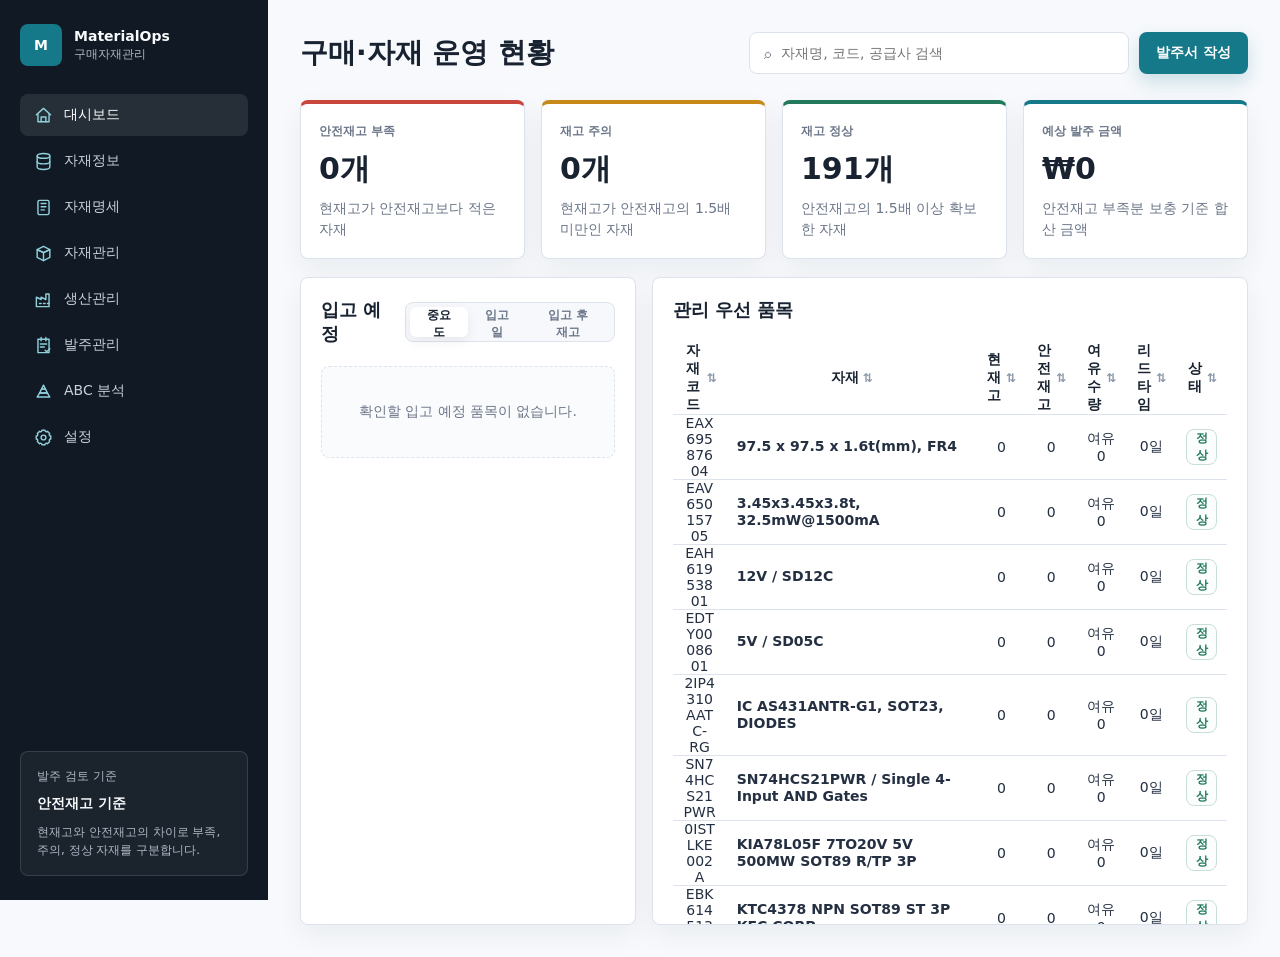
==== commit 7ddd73de: "Deploy site" ====
--- a/index.html
+++ b/index.html
@@ -4,7 +4,7 @@
     <meta charset="UTF-8" />
     <meta name="viewport" content="width=device-width, initial-scale=1.0" />
     <title>구매자재관리</title>
-    <link rel="stylesheet" href="./styles.css?v=20260715-material-draft-delete-v15" />
+    <link rel="stylesheet" href="./styles.css?v=20260729-inbound-card-v71" />
   </head>
   <body>
     <aside class="sidebar" aria-label="주 메뉴">
@@ -41,6 +41,10 @@
           <span class="nav-icon"><svg viewBox="0 0 24 24" aria-hidden="true"><path d="M5 4h14v17H5z"/><path d="M9 2v4M15 2v4M8 10h8M8 14h5"/><path d="m14 18 2 2 4-4"/></svg></span>
           발주관리
         </a>
+        <a href="#abcAnalysis" data-view-target="abcAnalysis">
+          <span class="nav-icon"><svg viewBox="0 0 24 24" aria-hidden="true"><path d="M4 19h16l-3-5H7l-3 5Z"/><path d="M7 14h10l-2.5-5h-5L7 14Z"/><path d="M9.5 9h5L12 4 9.5 9Z"/></svg></span>
+          ABC 분석
+        </a>
         <a href="#dataSettings" data-view-target="dataSettings">
           <span class="nav-icon"><svg viewBox="0 0 24 24" aria-hidden="true"><circle cx="12" cy="12" r="3"/><path d="M19.4 15a1.7 1.7 0 0 0 .3 1.9l.1.1-2.8 2.8-.1-.1a1.7 1.7 0 0 0-1.9-.3 1.7 1.7 0 0 0-1 1.6v.2h-4V21a1.7 1.7 0 0 0-1-1.6 1.7 1.7 0 0 0-1.9.3l-.1.1L4.2 17l.1-.1a1.7 1.7 0 0 0 .3-1.9A1.7 1.7 0 0 0 3 14H2.8v-4H3a1.7 1.7 0 0 0 1.6-1 1.7 1.7 0 0 0-.3-1.9L4.2 7 7 4.2l.1.1a1.7 1.7 0 0 0 1.9.3A1.7 1.7 0 0 0 10 3V2.8h4V3a1.7 1.7 0 0 0 1 1.6 1.7 1.7 0 0 0 1.9-.3l.1-.1L19.8 7l-.1.1a1.7 1.7 0 0 0-.3 1.9 1.7 1.7 0 0 0 1.6 1h.2v4H21a1.7 1.7 0 0 0-1.6 1Z"/></svg></span>
           설정
@@ -57,7 +61,6 @@
     <main class="shell">
       <header class="topbar">
         <div>
-          <p class="eyebrow" id="pageEyebrow">Material Planning Console</p>
           <h1 id="pageTitle">구매·자재 운영 현황</h1>
         </div>
         <div class="top-actions">
@@ -97,7 +100,6 @@
           <section class="panel priority-panel" aria-labelledby="priorityTitle">
             <div class="panel-heading">
               <div>
-                <p class="eyebrow">Inbound Tracking</p>
                 <h2 id="priorityTitle">입고 예정</h2>
               </div>
               <div class="segmented" role="tablist" aria-label="입고 예정 정렬">
@@ -106,19 +108,22 @@
                 <button type="button" data-inbound-sort="coverage">입고 후 재고</button>
               </div>
             </div>
-            <div class="priority-list panel-scroll-region" id="priorityList"></div>
+            <div class="panel-body inset-scroll-body priority-body">
+              <div class="priority-list" id="priorityList"></div>
+            </div>
           </section>
 
           <section class="panel table-panel dashboard-plan-panel" aria-labelledby="dashboardPlanTitle">
             <div class="panel-heading">
               <div>
-                <p class="eyebrow">Priority Overview</p>
                 <h2 id="dashboardPlanTitle">관리 우선 품목</h2>
               </div>
             </div>
 
-            <div class="table-wrap">
-              <table class="data-table data-table--dashboard">
+            <div class="panel-content-scroll">
+            <div class="panel-body table-body dashboard-table-body">
+              <div class="table-scroll dashboard-table-scroll">
+                <table class="data-table data-table--dashboard">
                 <colgroup>
                   <col><col class="col-material"><col>
                   <col><col><col><col>
@@ -136,22 +141,25 @@
                 </thead>
                 <tbody id="dashboardPlanTable"></tbody>
               </table>
-            </div>
+              </div>
+            </div>
+          </div>
           </section>
         </section>
       </section>
 
       <section class="view" id="spec" data-view="spec">
-        <section class="panel table-panel" aria-labelledby="specTitle">
+        <section class="panel table-panel full-height-table-panel compact-full-height-table-panel" aria-labelledby="specTitle">
           <div class="panel-heading">
             <div>
-              <p class="eyebrow">Material Specification</p>
               <h2 id="specTitle">자재명세</h2>
             </div>
           </div>
 
-          <div class="table-wrap">
-            <table class="data-table spec-table">
+          <div class="panel-content-scroll">
+            <div class="panel-body table-body">
+            <div class="table-scroll">
+              <table class="data-table spec-table">
               <colgroup>
                 <col><col><col class="col-material">
                 <col><col>
@@ -167,6 +175,8 @@
               </thead>
               <tbody id="specTable"></tbody>
             </table>
+            </div>
+          </div>
           </div>
         </section>
       </section>
@@ -177,7 +187,6 @@
             <section class="panel" aria-labelledby="materialInventorySignalTitle">
               <div class="panel-heading">
                 <div>
-                  <p class="eyebrow">Inventory Signal</p>
                   <h2 id="materialInventorySignalTitle">재고 여유수량 현황</h2>
                 </div>
                 <div class="segmented" role="tablist" aria-label="재고 여유수량 정렬">
@@ -185,13 +194,14 @@
                   <button type="button" data-inventory-sort="long">여유 순</button>
                 </div>
               </div>
-              <div class="bar-chart panel-scroll-region" id="materialInventoryBarChart" aria-label="자재별 여유수량 차트"></div>
+              <div class="panel-body inset-scroll-body chart-body">
+                <div class="bar-chart" id="materialInventoryBarChart" aria-label="자재별 여유수량 차트"></div>
+              </div>
             </section>
 
             <section class="panel" aria-labelledby="materialsTitle">
               <div class="panel-heading">
                 <div>
-                  <p class="eyebrow">Lead Time Signal</p>
                   <h2 id="materialsTitle">자재 리드타임 현황</h2>
                 </div>
                 <div class="segmented" role="tablist" aria-label="자재 리드타임 정렬">
@@ -199,25 +209,29 @@
                   <button type="button" data-lead-sort="short">부족 순</button>
                 </div>
               </div>
-              <div class="bar-chart panel-scroll-region" id="barChart" aria-label="자재별 리드타임 차트"></div>
+              <div class="panel-body inset-scroll-body chart-body">
+                <div class="bar-chart" id="barChart" aria-label="자재별 리드타임 차트"></div>
+              </div>
             </section>
           </section>
 
           <section class="panel table-panel" aria-labelledby="materialsTableTitle">
             <div class="panel-heading">
               <div>
-                <p class="eyebrow">Material Master</p>
                 <h2 id="materialsTableTitle">자재 목록</h2>
               </div>
             </div>
-            <div class="table-wrap">
+            <div class="panel-content-scroll">
+            <div class="panel-body table-body">
+            <div class="table-scroll">
               <table class="data-table material-master-table">
                 <colgroup>
-                  <col><col class="col-material"><col>
+                  <col><col><col class="col-material"><col>
                   <col><col><col>
                 </colgroup>
                 <thead>
                   <tr>
+                    <th>모델</th>
                     <th><button class="sort-header" type="button" data-sort-table="materials" data-sort-key="code">자재코드 <span>⇅</span></button></th>
                     <th><button class="sort-header" type="button" data-sort-table="materials" data-sort-key="name">자재 <span>⇅</span></button></th>
                     <th><button class="sort-header" type="button" data-sort-table="materials" data-sort-key="stock">현재고 <span>⇅</span></button></th>
@@ -229,6 +243,8 @@
                 <tbody id="materialsTable"></tbody>
               </table>
             </div>
+          </div>
+          </div>
           </section>
         </section>
       </section>
@@ -238,7 +254,6 @@
           <section class="panel" aria-labelledby="productionTitle">
             <div class="panel-heading">
               <div>
-                <p class="eyebrow">BOM Production Planning</p>
                 <h2 id="productionTitle">제품별 생산계획</h2>
               </div>
             </div>
@@ -248,16 +263,17 @@
           <section class="panel table-panel" aria-labelledby="productionAnalysisTitle">
             <div class="panel-heading">
               <div>
-                <p class="eyebrow">Material Requirements</p>
                 <h2 id="productionAnalysisTitle">생산 소요 자재</h2>
               </div>
             </div>
-            <div class="table-wrap">
+            <div class="panel-content-scroll">
+            <div class="panel-body table-body">
+            <div class="table-scroll">
               <table class="data-table production-table">
                 <colgroup>
                   <col><col><col class="col-material">
                   <col><col><col>
-                  <col><col><col>
+                  <col><col><col><col>
                 </colgroup>
                 <thead>
                   <tr>
@@ -275,21 +291,89 @@
                 <tbody id="productionMaterialsTable"></tbody>
               </table>
             </div>
+          </div>
+          </div>
+          </section>
+        </section>
+      </section>
+
+      <section class="view" id="abcAnalysis" data-view="abcAnalysis">
+        <section class="summary-grid" aria-label="ABC 분석 요약">
+          <article class="metric critical">
+            <span>A등급 품목</span>
+            <strong id="abcACount">–</strong>
+            <p>총사용수량 데이터 필요</p>
+          </article>
+          <article class="metric warning">
+            <span>B등급 품목</span>
+            <strong id="abcBCount">–</strong>
+            <p>총사용수량 데이터 필요</p>
+          </article>
+          <article class="metric success">
+            <span>C등급 품목</span>
+            <strong id="abcCCount">–</strong>
+            <p>총사용수량 데이터 필요</p>
+          </article>
+          <article class="metric">
+            <span>총사용금액 합계</span>
+            <strong id="abcTotalAmount">₩0</strong>
+            <p>생산관리 입력값 기준</p>
+          </article>
+        </section>
+
+        <section class="workspace single-column">
+          <section class="panel table-panel dashboard-plan-panel" aria-labelledby="abcTableTitle">
+            <div class="panel-heading">
+              <div>
+                <h2 id="abcTableTitle">자재별 단가 기준 ABC 분석</h2>
+              </div>
+            </div>
+            <div class="panel-content-scroll">
+            <div class="panel-body table-body">
+            <div class="table-scroll">
+              <table class="data-table data-table--dashboard abc-table">
+                <colgroup>
+                  <col><col class="col-material"><col><col><col><col>
+                  <col><col><col><col><col><col><col>
+                </colgroup>
+                <thead>
+                  <tr>
+                    <th><button class="sort-header" type="button" data-sort-table="abcAnalysis" data-sort-key="code">자재코드 <span>⇅</span></button></th>
+                    <th><button class="sort-header" type="button" data-sort-table="abcAnalysis" data-sort-key="name">자재명 <span>⇅</span></button></th>
+                    <th class="abc-matrix-group-start">총사용수량</th>
+                    <th>단가백분위</th>
+                    <th>단가등급</th>
+                    <th>빈도백분위</th>
+                    <th>빈도등급</th>
+                    <th>관리매트릭스</th>
+                    <th class="abc-grade-group-start">총사용금액</th>
+                    <th>금액순위</th>
+                    <th>금액 구성비</th>
+                    <th>누적 구성비</th>
+                    <th>ABC등급</th>
+                  </tr>
+                </thead>
+                <tbody id="abcAnalysisTable"></tbody>
+              </table>
+            </div>
+          </div>
+          </div>
           </section>
         </section>
       </section>
 
       <section class="view" id="planning" data-view="planning">
         <section class="workspace single-column">
-          <section class="panel table-panel order-history-panel" aria-labelledby="orderHistoryTitle">
-            <div class="panel-heading">
-              <div>
-                <p class="eyebrow">Purchase Orders</p>
+          <section class="panel table-panel full-height-table-panel order-history-panel" aria-labelledby="orderHistoryTitle">
+            <div class="panel-heading">
+              <div>
                 <h2 id="orderHistoryTitle">발주 목록</h2>
               </div>
             </div>
 
-            <div class="table-wrap">
+            <div class="panel-content-scroll">
+            <div class="panel-body table-body">
+            <div class="table-scroll">
               <table class="data-table order-history-table">
                 <colgroup>
                   <col><col><col class="col-material">
@@ -306,38 +390,44 @@
                     <th>단가</th>
                     <th>공급가액</th>
                     <th>납품일</th>
+                    <th>상태</th>
                     <th>발주서</th>
                   </tr>
                 </thead>
                 <tbody id="orderHistoryTable"></tbody>
               </table>
             </div>
+          </div>
+          </div>
           </section>
 
         </section>
       </section>
 
       <section class="view" id="settings" data-view="settings">
-        <section class="panel table-panel" aria-labelledby="materialInfoTitle">
+        <section class="panel table-panel full-height-table-panel compact-full-height-table-panel" aria-labelledby="materialInfoTitle">
           <div class="panel-heading">
             <div>
-              <p class="eyebrow">Material Information</p>
               <h2 id="materialInfoTitle">자재정보</h2>
             </div>
             <button class="primary-button" id="addMaterialInfoButton" type="button">자재 추가</button>
           </div>
-          <div class="table-wrap">
-            <table class="data-table material-info-table">
+          <div class="panel-content-scroll">
+            <div class="panel-body table-body">
+            <div class="table-scroll">
+              <table class="data-table material-info-table">
               <colgroup>
-                <col><col class="col-material"><col><col>
-                <col><col><col><col><col>
+                <col><col><col class="col-material"><col>
+                <col><col><col><col><col><col><col>
               </colgroup>
               <thead><tr>
-                <th>자재코드</th><th>자재명</th><th>위치</th><th>공급사</th><th>현재고</th>
+                <th>모델</th><th>자재코드</th><th>자재명</th><th>위치</th><th>소요량</th><th>공급사</th><th>현재고</th>
                 <th>안전재고</th><th>리드타임</th><th>단가</th><th>관리</th>
               </tr></thead>
               <tbody id="materialInfoTable"></tbody>
             </table>
+            </div>
+          </div>
           </div>
         </section>
       </section>
@@ -346,7 +436,6 @@
         <section class="panel data-settings-panel" aria-labelledby="dataSettingsTitle">
           <div class="panel-heading">
             <div>
-              <p class="eyebrow">Data Settings</p>
               <h2 id="dataSettingsTitle">설정</h2>
             </div>
           </div>
@@ -370,26 +459,84 @@
             </article>
           </div>
         </section>
+        <section class="panel abc-calculation-panel operating-rules" aria-labelledby="abcCalculationTitle">
+          <div class="panel-heading">
+            <div>
+              <h2 id="abcCalculationTitle">ABC 계산 기준</h2>
+              <p>생산계획과 자재정보를 결합해 관리 매트릭스와 금액 기준 ABC 등급을 계산합니다.</p>
+            </div>
+          </div>
+
+          <div class="abc-calculation-grid">
+            <article class="abc-calculation-card">
+              <span class="abc-calculation-step">01</span>
+              <div>
+                <strong>총사용수량</strong>
+                <p>모델별 생산수량 × 자재별 단위 소요량을 계산한 뒤, 같은 자재코드의 수량을 모두 합산합니다.</p>
+                <code>Σ(생산수량 × 단위 소요량)</code>
+              </div>
+            </article>
+            <article class="abc-calculation-card">
+              <span class="abc-calculation-step">02</span>
+              <div>
+                <strong>백분위</strong>
+                <p>단가와 총사용수량을 각각 낮은 값부터 정렬해 품목 내 상대 위치를 계산합니다. 동률은 평균 순위를 사용합니다.</p>
+                <code>평균 순위 위치 ÷ (품목 수 - 1)</code>
+              </div>
+            </article>
+            <article class="abc-calculation-card">
+              <span class="abc-calculation-step">03</span>
+              <div>
+                <strong>단가·빈도 등급</strong>
+                <p>각 백분위가 80% 이상이면 고, 50% 이상이면 중, 50% 미만이면 저 등급으로 구분합니다.</p>
+                <code>고 ≥ 80% · 중 ≥ 50% · 저 &lt; 50%</code>
+              </div>
+            </article>
+            <article class="abc-calculation-card">
+              <span class="abc-calculation-step">04</span>
+              <div>
+                <strong>관리 매트릭스</strong>
+                <p>단가 등급과 빈도 등급을 조합해 자재의 관리 특성을 9개 유형으로 표시합니다.</p>
+                <code>단가 등급 + 빈도 등급</code>
+              </div>
+            </article>
+            <article class="abc-calculation-card">
+              <span class="abc-calculation-step">05</span>
+              <div>
+                <strong>금액 분석</strong>
+                <p>총사용금액을 내림차순으로 정렬하고, 전체 금액에서 차지하는 구성비와 누적 구성비를 계산합니다.</p>
+                <code>총사용금액 = 단가 × 총사용수량</code>
+              </div>
+            </article>
+            <article class="abc-calculation-card">
+              <span class="abc-calculation-step">06</span>
+              <div>
+                <strong>ABC 등급</strong>
+                <p>금액 누적 구성비가 80% 이하면 A, 95% 이하면 B, 나머지는 C등급으로 분류합니다.</p>
+                <code>A ≤ 80% · B ≤ 95% · C &gt; 95%</code>
+              </div>
+            </article>
+          </div>
+        </section>
         <section class="panel operating-rules" aria-labelledby="operatingRulesTitle">
           <div class="panel-heading">
             <div>
-              <p class="eyebrow">Operating Rules</p>
               <h2 id="operatingRulesTitle">운영 기준</h2>
             </div>
           </div>
           <div class="settings-grid">
           <article class="rule-card setting-card">
-            <p class="eyebrow">Data Standard</p><h2>기준 데이터</h2>
+            <h2>기준 데이터</h2>
             <strong>품목, 자재, 소요량, 현재고, 안전재고, 공급사, 리드타임, 단가</strong>
             <span>자재정보와 자재명세에 저장된 데이터를 기준으로 동작합니다.</span>
           </article>
           <article class="rule-card setting-card">
-            <p class="eyebrow">Priority Rule</p><h2>관리우선도</h2>
+            <h2>관리우선도</h2>
             <strong>안전재고 부족도 45 + 조달위험도 35 + 금액영향도 20</strong>
             <span>금액영향도는 예상 발주금액을 최대 예상 발주금액과 비교해 산정합니다.</span>
           </article>
           <article class="rule-card setting-card">
-            <p class="eyebrow">Review Rule</p><h2>재고 상태 기준</h2>
+            <h2>재고 상태 기준</h2>
             <strong>부족 : 현재고 &lt; 안전재고<br>주의 : 안전재고 ≤ 현재고 &lt; 안전재고 × 1.5<br>정상 : 현재고 ≥ 안전재고 × 1.5</strong>
             <span>현재고에서 안전재고를 뺀 여유수량을 기준으로 판단합니다.</span>
           </article>
@@ -404,7 +551,6 @@
       <section class="modal-panel">
         <header class="modal-header">
           <div>
-            <p class="eyebrow">Purchase Order Preview</p>
             <h2 id="orderModalTitle">발주서 작성</h2>
           </div>
           <button class="icon-button" type="button" aria-label="닫기" data-close-modal>×</button>
@@ -424,7 +570,6 @@
       <section class="modal-panel order-viewer-panel">
         <header class="modal-header">
           <div>
-            <p class="eyebrow">Purchase Order Viewer</p>
             <h2 id="orderViewerTitle">발주서 보기</h2>
           </div>
           <button class="icon-button" type="button" aria-label="닫기" data-close-viewer-modal>×</button>
@@ -440,7 +585,6 @@
 
     <div class="toast" id="toast" role="status" aria-live="polite"></div>
 
-    <script src="./po-template.js?v=20260707-template"></script>
-    <script src="./app.js?v=20260715-material-draft-delete-v15"></script>
+    <script src="./assets/app.bundle.js?v=20260731-refactor-v3"></script>
   </body>
 </html>
--- a/styles.css
+++ b/styles.css
@@ -26,9 +26,14 @@
   --button-height: 42px;
   --table-input-height: 32px;
   --table-row-height: 44px;
+  --table-row-height-comfortable: 60px;
   --table-cell-padding: 10px;
   --col-material: 250px;
-}
+  --operations-panel-height: 648px;
+  --full-height-panel-height: 803px;
+}
+
+/* Base */
 
 * {
   box-sizing: border-box;
@@ -64,6 +69,8 @@
   outline: 2px solid rgba(22, 121, 138, 0.24);
   outline-offset: 2px;
 }
+
+/* Application shell */
 
 .sidebar {
   position: fixed;
@@ -328,6 +335,8 @@
   display: block;
 }
 
+/* Shared panels and metrics */
+
 .summary-grid {
   display: grid;
   grid-template-columns: repeat(4, minmax(0, 1fr));
@@ -389,6 +398,130 @@
 
 .workspace.single-column {
   grid-template-columns: 1fr;
+}
+
+.abc-table th:first-child,
+.abc-table td:first-child {
+  width: 150px;
+  min-width: 150px;
+}
+
+.abc-table {
+  min-width: 1750px;
+}
+
+.abc-table th {
+  overflow-wrap: normal;
+  white-space: nowrap;
+  word-break: keep-all;
+}
+
+.abc-table .sort-header {
+  white-space: nowrap;
+}
+
+.abc-material-name {
+  min-width: 300px;
+  text-align: left !important;
+}
+
+#abcAnalysis .panel-content-scroll {
+  overflow-x: auto;
+}
+
+.abc-table :is(.abc-matrix-group-start, .abc-grade-group-start) {
+  box-shadow: inset 2px 0 var(--line);
+}
+
+.abc-grade {
+  display: inline-grid;
+  place-items: center;
+  width: 28px;
+  height: 28px;
+  border-radius: 999px;
+  font-size: var(--text-xs);
+  font-weight: 900;
+}
+
+.abc-grade-a {
+  background: #fde8e6;
+  color: #a9342d;
+}
+
+.abc-grade-b {
+  background: #fff3d9;
+  color: #91640d;
+}
+
+.abc-grade-c {
+  background: #e9edf2;
+  color: #576476;
+}
+
+#abcAnalysis .summary-grid .metric {
+  min-height: 157.5px;
+}
+
+.abc-calculation-panel .panel-heading p {
+  margin: 6px 0 0;
+  color: var(--muted);
+  font-size: var(--text-md);
+  line-height: 1.5;
+}
+
+.abc-calculation-grid {
+  display: grid;
+  grid-template-columns: repeat(3, minmax(0, 1fr));
+  gap: 12px;
+  margin-top: 18px;
+}
+
+.abc-calculation-card {
+  display: grid;
+  grid-template-columns: 34px minmax(0, 1fr);
+  gap: 12px;
+  min-height: 156px;
+  padding: 16px;
+  border: 1px solid var(--line);
+  border-radius: var(--radius-md);
+  background: #fbfcfe;
+}
+
+.abc-calculation-step {
+  display: grid;
+  place-items: center;
+  width: 34px;
+  height: 34px;
+  border-radius: 10px;
+  background: #edf2f8;
+  color: var(--primary);
+  font-size: var(--text-xs);
+  font-weight: 900;
+}
+
+.abc-calculation-card strong {
+  display: block;
+  line-height: 1.4;
+}
+
+.abc-calculation-card p {
+  margin: 7px 0 12px;
+  color: var(--muted);
+  font-size: var(--text-sm);
+  line-height: 1.55;
+}
+
+.abc-calculation-card code {
+  display: block;
+  padding: 7px 9px;
+  border-radius: 8px;
+  background: #f0f4f8;
+  color: #33435a;
+  font-family: inherit;
+  font-size: var(--text-xs);
+  font-weight: 800;
+  line-height: 1.45;
+  word-break: keep-all;
 }
 
 .signal-grid {
@@ -414,6 +547,8 @@
   gap: 14px;
   margin-bottom: 16px;
 }
+
+/* Shared scrolling tables */
 
 select {
   min-height: 36px;
@@ -454,13 +589,6 @@
   display: grid;
   gap: 8px;
   max-height: 512px;
-}
-
-.panel-scroll-region.is-empty {
-  margin-right: 0;
-  padding-right: 0;
-  overflow-y: hidden;
-  scrollbar-gutter: auto;
 }
 
 .priority-card {
@@ -532,21 +660,6 @@
   color: var(--muted);
   font-size: var(--text-md);
   font-weight: 700;
-}
-
-.table-wrap {
-  max-height: 440px;
-  overflow-x: hidden;
-  padding-left: 0;
-  scrollbar-gutter: stable;
-}
-
-.table-wrap,
-.panel-scroll-region {
-  overflow-y: auto;
-  margin-right: calc(var(--panel-padding) * -1);
-  padding-right: var(--panel-scrollbar-gap);
-  scrollbar-gutter: stable;
 }
 
 .data-table {
@@ -569,6 +682,25 @@
   word-break: break-word;
 }
 
+.table-panel .data-table thead th {
+  position: sticky;
+  top: 0;
+  z-index: 2;
+  background: #fff;
+}
+
+.po-table-scroll .data-table thead th {
+  position: sticky;
+  top: 0;
+  z-index: 2;
+  background: #fff;
+}
+
+.table-panel .data-table {
+  border-collapse: separate;
+  border-spacing: 0;
+}
+
 .data-table td {
   color: #243042;
   font-size: var(--text-md);
@@ -583,8 +715,72 @@
   width: var(--col-material);
 }
 
-.dashboard-plan-panel .table-wrap {
+.table-panel > .panel-heading {
+  margin-bottom: 0;
+}
+
+.panel-content-scroll {
+  position: relative;
+  min-width: 0;
+  max-height: calc(440px + (var(--panel-padding) * 2));
+  margin-right: calc(var(--panel-padding) * -1);
+  margin-left: calc(var(--panel-padding) * -1);
   overflow-x: hidden;
+  overflow-y: auto;
+}
+
+.panel-content-scroll::before {
+  position: sticky;
+  top: 0;
+  z-index: 3;
+  display: block;
+  height: var(--panel-padding);
+  margin-bottom: calc(var(--panel-padding) * -1);
+  background: var(--surface);
+  content: "";
+}
+
+.panel-content-scroll .data-table thead th {
+  top: var(--panel-padding);
+}
+
+.table-body {
+  min-width: 0;
+  padding: var(--panel-padding);
+}
+
+.table-body > .table-scroll {
+  width: 100%;
+  max-height: none;
+  overflow: visible;
+}
+
+.inset-scroll-body {
+  min-width: 0;
+  overflow: hidden;
+  margin-right: calc(var(--panel-padding) * -1);
+  margin-left: calc(var(--panel-padding) * -1);
+  padding: var(--panel-padding);
+}
+
+.inset-scroll-body {
+  margin-bottom: calc(var(--panel-padding) * -1);
+}
+
+.inset-scroll-body > :is(.priority-list, .bar-chart) {
+  width: calc(100% + var(--panel-padding));
+  margin-right: calc(var(--panel-padding) * -1);
+  padding-right: var(--panel-padding);
+}
+
+.table-scroll {
+  width: 100%;
+  max-height: none;
+}
+
+.dashboard-table-scroll {
+  height: 100%;
+  max-height: none;
 }
 
 .data-table--dashboard {
@@ -598,7 +794,7 @@
 }
 
 .data-table--dashboard td {
-  height: 64px;
+  height: var(--table-row-height-comfortable);
 }
 
 .data-table td:has(.material-name),
@@ -778,6 +974,8 @@
   color: #000;
 }
 
+/* Material and status content */
+
 .clickable-row {
   cursor: pointer;
 }
@@ -886,10 +1084,24 @@
   color: var(--success);
 }
 
+.signal-grid > .panel {
+  display: flex;
+  flex-direction: column;
+}
+
+.signal-grid > .panel > .panel-heading {
+  margin-bottom: 0;
+}
+
 .bar-chart {
   display: grid;
   gap: 12px;
   max-height: 348px;
+  overflow-y: auto;
+}
+
+.bar-chart.is-empty {
+  overflow-y: hidden;
 }
 
 .bar-row {
@@ -932,8 +1144,9 @@
 .timeline-item {
   position: relative;
   display: grid;
-  align-content: center;
-  gap: 4px;
+  grid-template-columns: minmax(0, 1fr) auto;
+  align-items: center;
+  gap: 10px;
   height: 96px;
   padding: 10px 14px 10px 34px;
   border: 1px solid var(--line);
@@ -944,25 +1157,25 @@
 .timeline-item::before {
   content: "";
   position: absolute;
-  left: 14px;
-  top: 16px;
+  left: 10px;
+  top: 50%;
   width: 10px;
   height: 10px;
   border: 2px solid #fff;
   border-radius: 50%;
-  background: var(--primary);
+  background: var(--success);
   box-shadow: 0 0 0 1px var(--line);
-}
-
-.timeline-item.risk::before {
-  background: var(--danger);
-}
-
-.timeline-item header {
-  display: flex;
-  align-items: center;
-  justify-content: space-between;
-  gap: 10px;
+  transform: translateY(-50%);
+}
+
+.timeline-item.delayed::before {
+  background: var(--warning);
+}
+
+.timeline-content {
+  display: grid;
+  gap: 4px;
+  min-width: 0;
 }
 
 .timeline-item strong {
@@ -978,7 +1191,10 @@
 
 .timeline-item .state {
   flex: 0 0 auto;
-}
+  align-self: center;
+}
+
+/* Settings and dialogs */
 
 .settings-grid {
   display: grid;
@@ -1077,6 +1293,10 @@
   transform: translateX(-50%);
 }
 
+#orderModal .modal-panel {
+  width: min(1280px, calc(100vw - 40px));
+}
+
 .modal-header,
 .modal-footer {
   display: flex;
@@ -1180,12 +1400,16 @@
 }
 
 .po-table {
-  min-width: 0;
+  min-width: 1180px;
 }
 
 .po-table th,
 .po-table td {
   padding: 8px;
+}
+
+.po-table th {
+  white-space: nowrap;
 }
 
 .po-table input {
@@ -1203,6 +1427,73 @@
 
 .po-table input[type="number"] {
   text-align: right;
+}
+
+.po-table .po-master-value {
+  color: var(--ink);
+  font-weight: 700;
+}
+
+.po-table [data-po-field="name"] {
+  text-align: left;
+}
+
+.po-table .po-number-value {
+  text-align: right;
+  white-space: nowrap;
+}
+
+/* Fixed-height operational panels */
+
+:is(#dashboard, #abcAnalysis) .workspace > .panel {
+  height: var(--operations-panel-height);
+}
+
+:is(#dashboard, #abcAnalysis) :is(.priority-panel, .dashboard-plan-panel) {
+  display: flex;
+  flex-direction: column;
+}
+
+:is(#dashboard, #abcAnalysis) .dashboard-plan-panel .panel-heading {
+  margin-bottom: 0;
+}
+
+:is(#dashboard, #abcAnalysis) .dashboard-plan-panel .panel-content-scroll {
+  flex: 1;
+  min-height: 0;
+  max-height: none;
+}
+
+:is(#dashboard, #abcAnalysis) .dashboard-plan-panel .table-body {
+  min-height: 100%;
+}
+
+#dashboard .priority-panel .panel-heading {
+  margin-bottom: 0;
+}
+
+#dashboard .priority-body {
+  flex: 1;
+  min-height: 0;
+}
+
+#dashboard .priority-list {
+  height: 100%;
+  min-height: 0;
+  max-height: none;
+  grid-auto-rows: calc((100% - 40px) / 6);
+  overflow-y: auto;
+}
+
+#dashboard .priority-list.is-empty {
+  overflow-y: hidden;
+}
+
+#dashboard .timeline-item {
+  height: auto;
+  min-height: 0;
+  padding-top: 8px;
+  padding-bottom: 8px;
 }
 
 .po-table th:first-child,
@@ -1319,8 +1610,27 @@
   font-weight: 900;
 }
 
-.order-history-panel .table-wrap {
-  max-height: 280px;
+.full-height-table-panel {
+  display: flex;
+  height: var(--full-height-panel-height);
+  flex-direction: column;
+}
+
+.full-height-table-panel .panel-content-scroll {
+  flex: 1;
+  min-height: 0;
+  max-height: none;
+}
+
+.full-height-table-panel .table-body {
+  min-height: 100%;
+}
+
+
+
+.order-history-table tbody tr,
+.order-history-table tbody td {
+  height: var(--table-row-height-comfortable);
 }
 
 .order-history-table td:nth-child(5),
@@ -1332,6 +1642,24 @@
 .order-history-table .mini-button {
   width: 52px;
   padding: 0;
+}
+
+.order-history-table .inbound-status-select {
+  width: 88px;
+  min-width: 88px;
+  height: var(--table-input-height);
+  padding: 0 6px;
+  border: 1px solid var(--line);
+  border-radius: var(--radius-md);
+  background: #fff;
+  color: var(--ink);
+  font: inherit;
+  font-size: var(--text-sm);
+  font-weight: 900;
+  text-align: center;
+  text-align-last: center;
+  text-indent: 10px;
+  cursor: pointer;
 }
 
 .toast {
@@ -1355,6 +1683,8 @@
   display: block;
 }
 
+/* Responsive layout */
+
 @media (max-width: 1180px) {
   .topbar,
   .top-actions {
@@ -1375,6 +1705,16 @@
   .settings-actions {
     grid-template-columns: 1fr;
   }
+
+  .abc-calculation-grid {
+    grid-template-columns: repeat(2, minmax(0, 1fr));
+  }
+}
+
+@media (min-width: 1440px) {
+  #abcAnalysis .summary-grid .metric {
+    min-height: 0;
+  }
 }
 
 @media (max-width: 780px) {
@@ -1405,6 +1745,10 @@
     grid-template-columns: 1fr;
   }
 
+  .abc-calculation-grid {
+    grid-template-columns: 1fr;
+  }
+
   .metric {
     min-height: 126px;
   }
